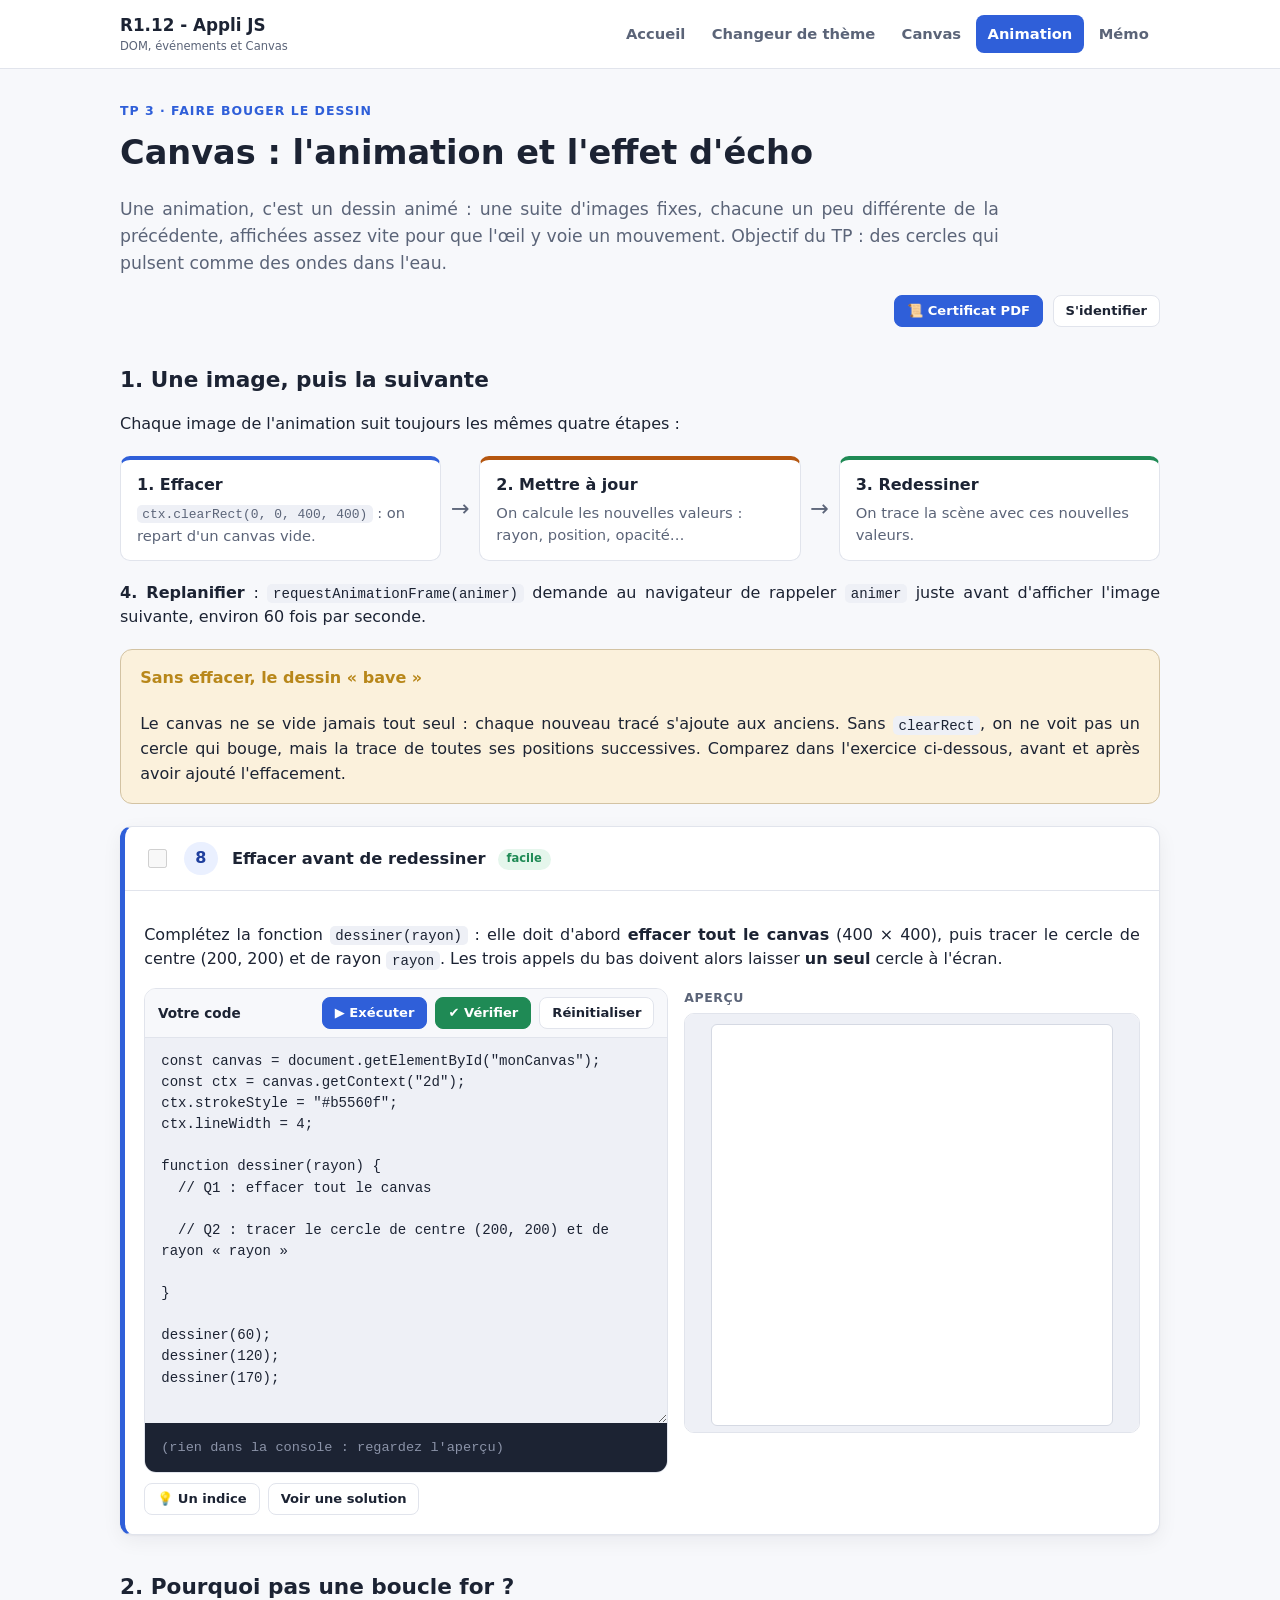
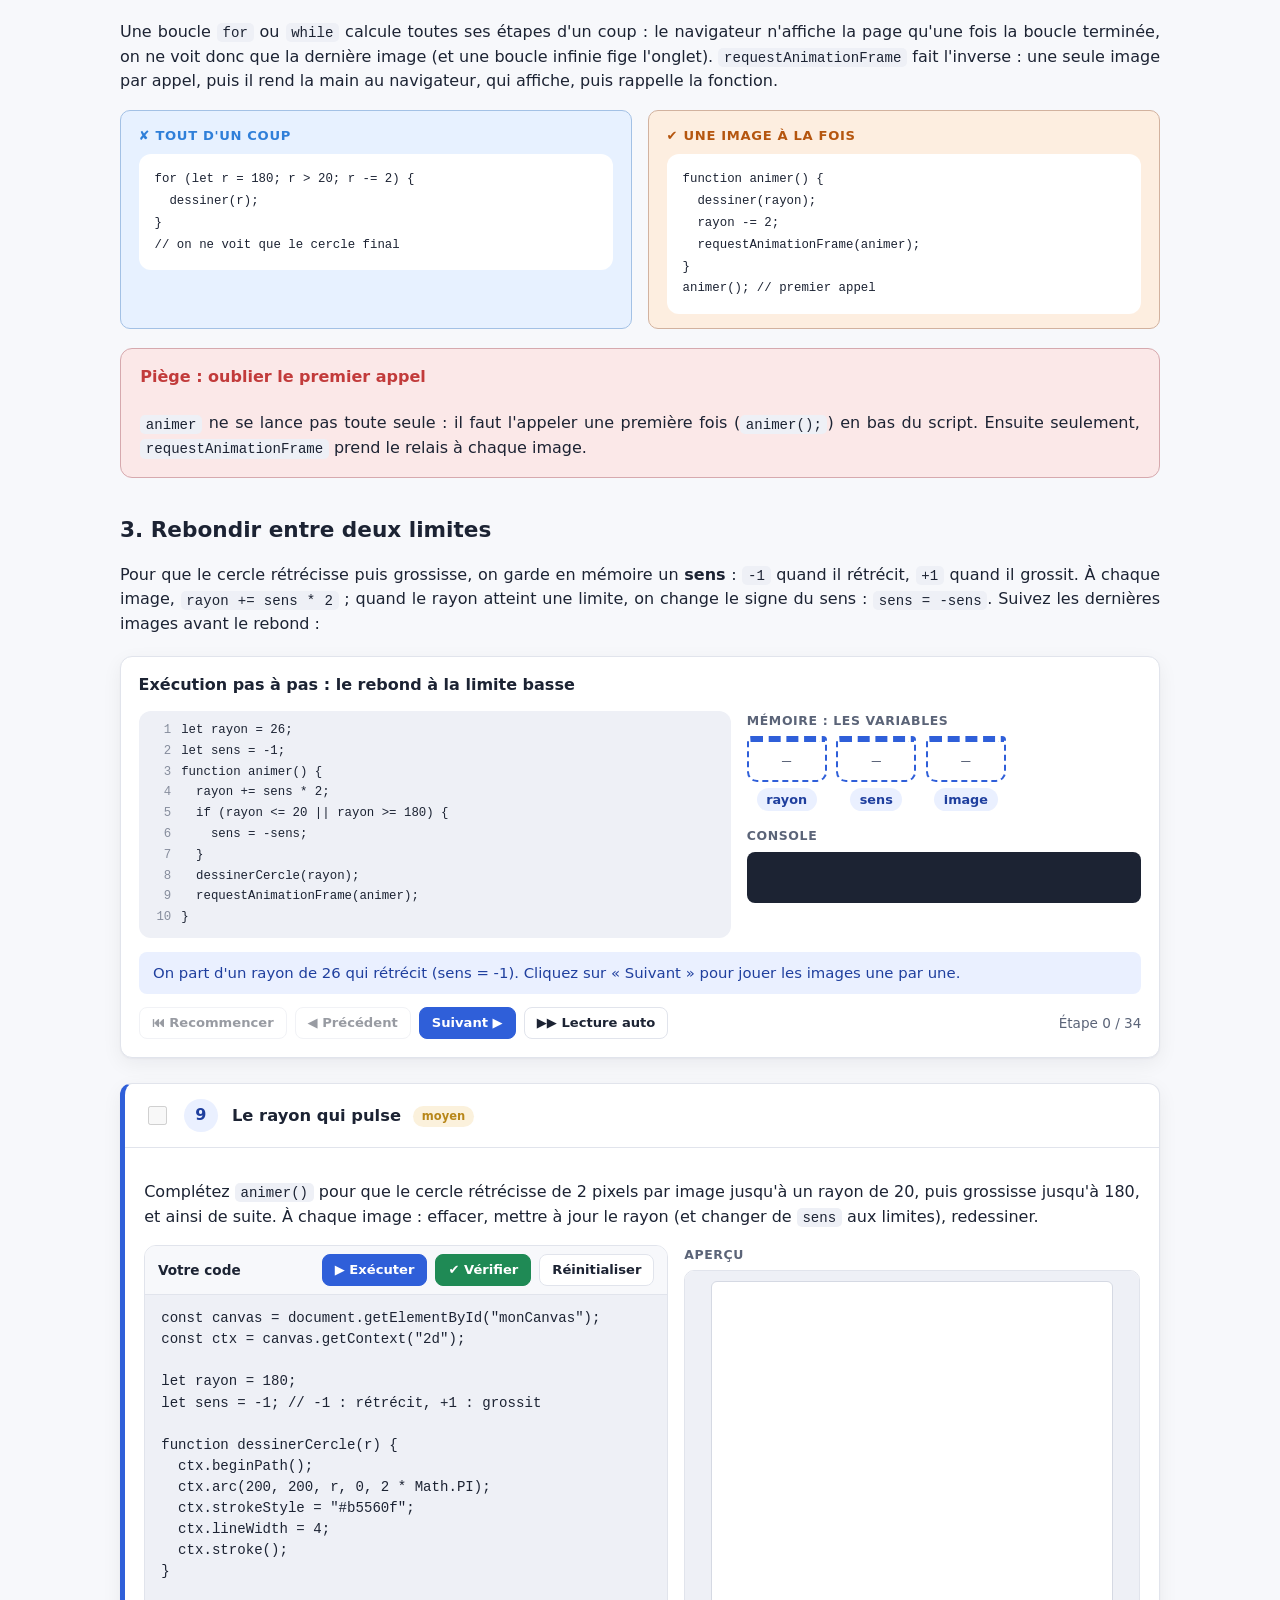
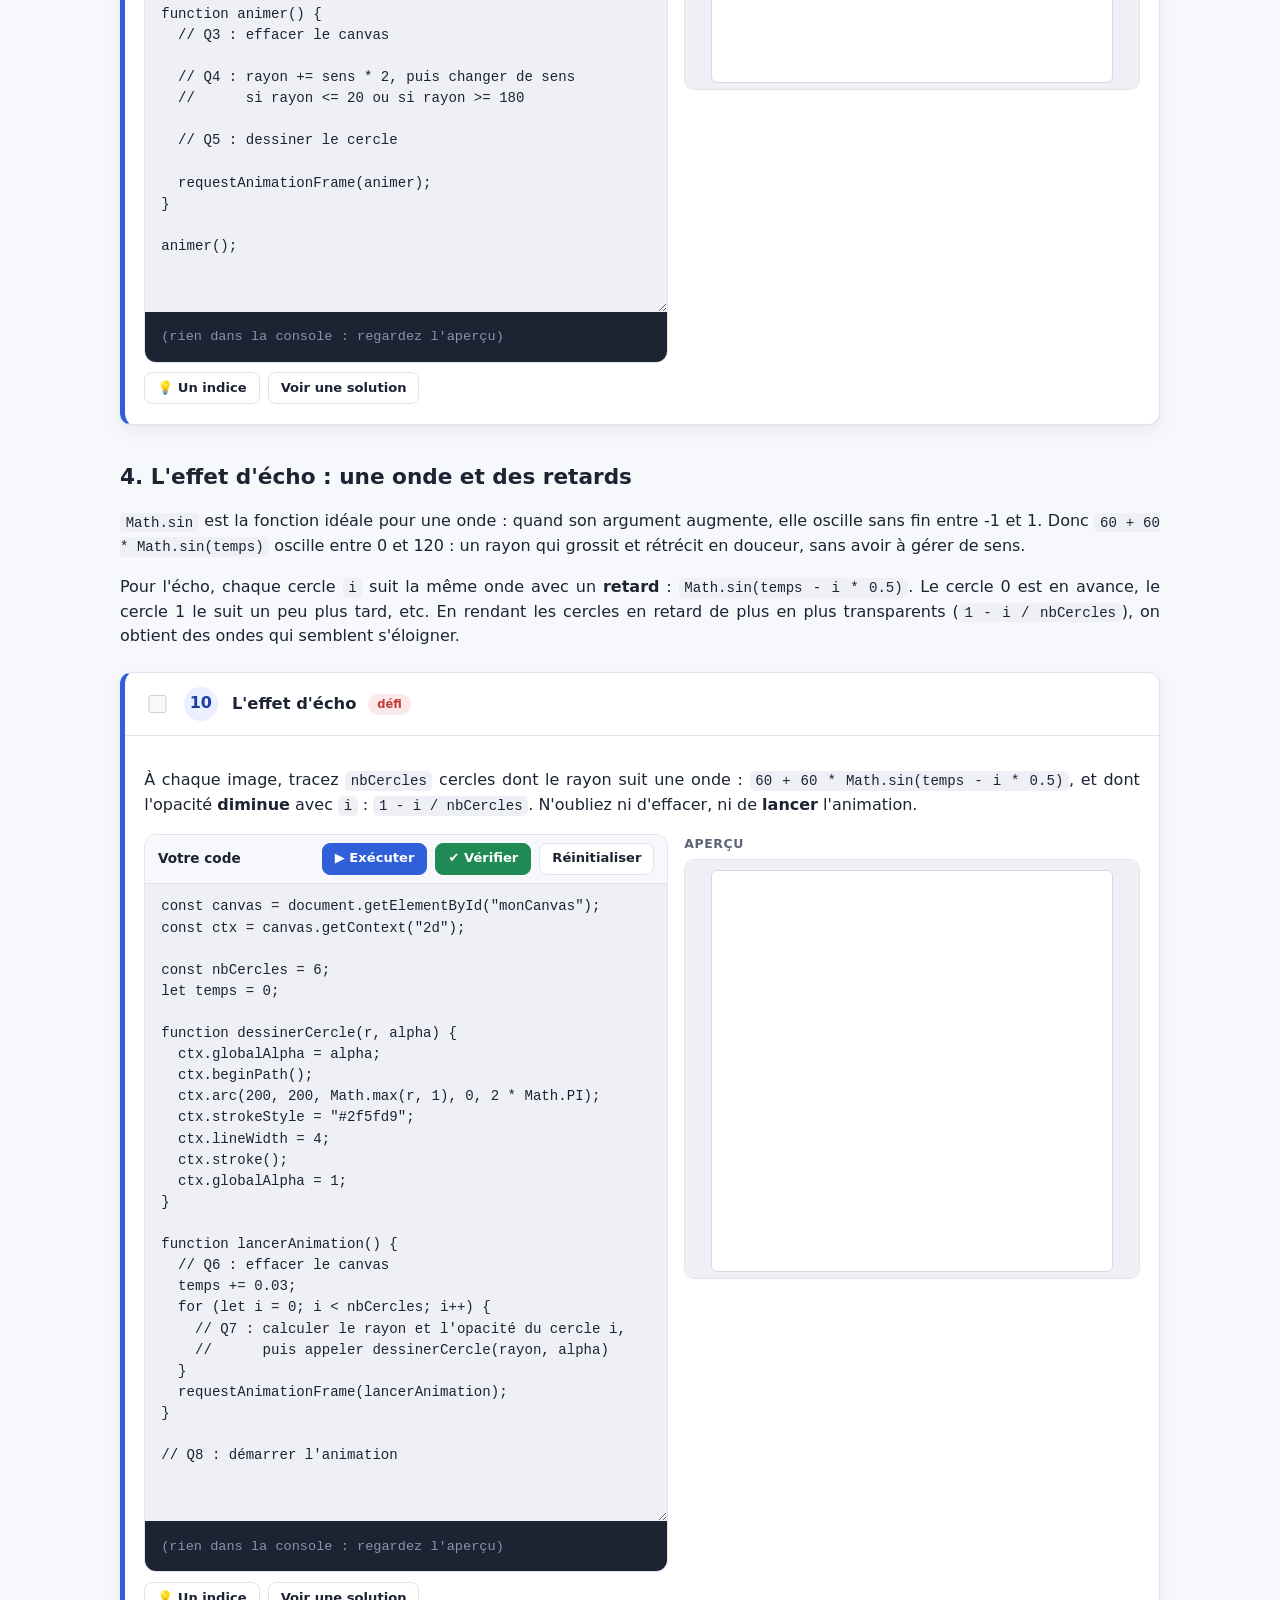
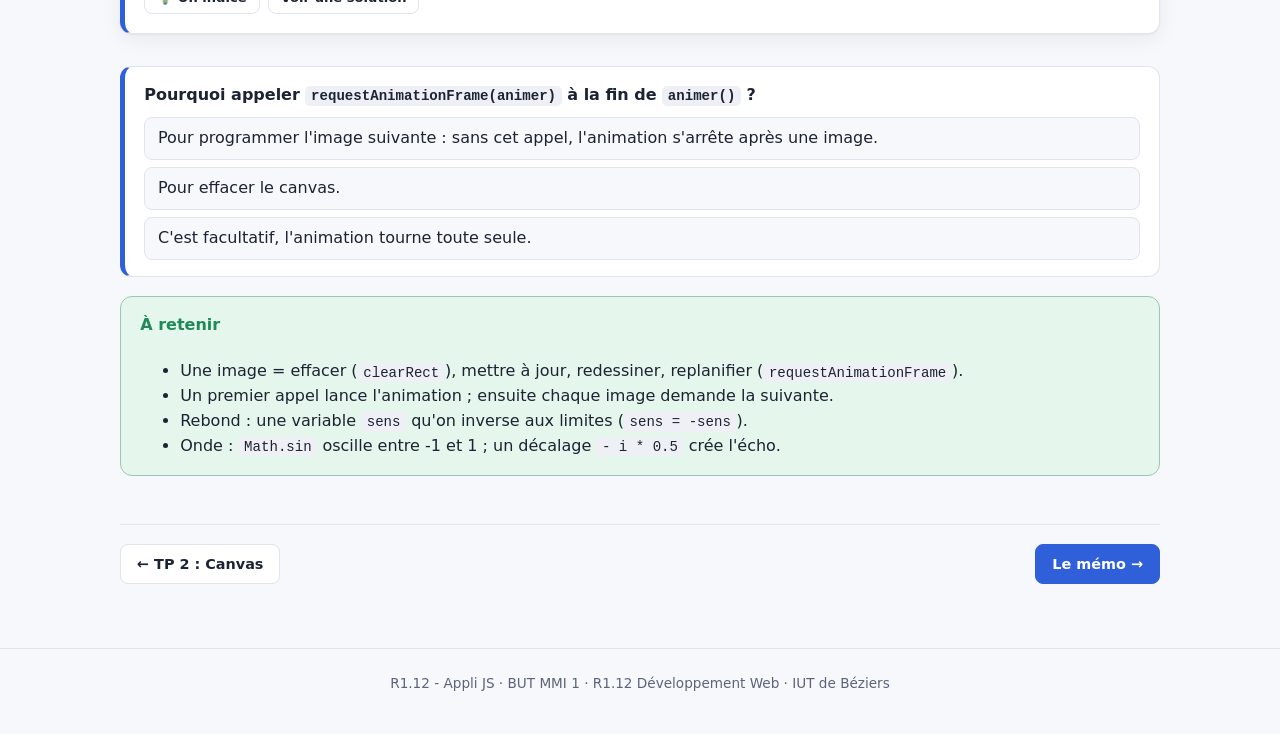
==== animation.html @ edf784a7 "Refonte dans l'esprit de bases_de_js : cours, ateliers vérifiés et certificat PDF Les exercices d'or" ====
<!doctype html>
<html lang="fr">
  <head>
    <meta charset="UTF-8" />
    <meta name="viewport" content="width=device-width, initial-scale=1.0" />
    <title>TP 3 · Canvas, animation - R1.12 Appli JS</title>
    <link rel="icon" href="data:image/svg+xml,%3Csvg xmlns=%27http://www.w3.org/2000/svg%27 viewBox=%270 0 100 100%27%3E%3Crect x=%276%27 y=%276%27 width=%2788%27 height=%2788%27 rx=%2714%27 fill=%27%232f5fd9%27/%3E%3Ccircle cx=%2750%27 cy=%2750%27 r=%2730%27 fill=%27none%27 stroke=%27%23fff%27 stroke-width=%278%27/%3E%3Ccircle cx=%2750%27 cy=%2750%27 r=%2712%27 fill=%27%23b5560f%27/%3E%3C/svg%3E" />
    <link rel="stylesheet" href="css/style.css" />
  </head>
  <body data-page="animation">
    <a class="skip-link" href="#contenu">Aller au contenu</a>

    <header class="site-header">
      <nav class="nav-wrap">
        <a class="brand" href="index.html"
          >R1.12 - Appli JS
          <small>DOM, événements et Canvas</small>
        </a>
        <div class="site-nav">
          <a href="index.html" data-nav="index">Accueil</a>
          <a href="theme.html" data-nav="theme">Changeur de thème</a>
          <a href="canvas.html" data-nav="canvas">Canvas</a>
          <a href="animation.html" data-nav="animation">Animation</a>
          <a href="memo.html" data-nav="memo">Mémo</a>
        </div>
      </nav>
    </header>

    <main id="contenu" data-tp="animation">
      <p class="eyebrow">TP 3 · Faire bouger le dessin</p>
      <h1>Canvas : l'animation et l'effet d'écho</h1>
      <p class="lede">
        Une animation, c'est un dessin animé : une suite d'images fixes,
        chacune un peu différente de la précédente, affichées assez vite pour
        que l'œil y voie un mouvement. Objectif du TP : des cercles qui
        pulsent comme des ondes dans l'eau.
      </p>

      <div class="session-barre">
        <span id="etudiant-nom" class="session-nom"></span>
        <span class="progress-text" id="progress-tp"></span>
        <button type="button" class="btn petit" id="ouvrir-certificat">📜 Certificat PDF</button>
        <button type="button" class="btn secondary petit" id="changer-etudiant">S'identifier</button>
      </div>

      <h2>1. Une image, puis la suivante</h2>
      <p>Chaque image de l'animation suit toujours les mêmes quatre étapes :</p>
      <div class="flux">
        <div class="flux-etape">
          <strong>1. Effacer</strong>
          <p><code>ctx.clearRect(0, 0, 400, 400)</code> : on repart d'un canvas vide.</p>
        </div>
        <div class="flux-fleche" aria-hidden="true">→</div>
        <div class="flux-etape">
          <strong>2. Mettre à jour</strong>
          <p>On calcule les nouvelles valeurs : rayon, position, opacité…</p>
        </div>
        <div class="flux-fleche" aria-hidden="true">→</div>
        <div class="flux-etape">
          <strong>3. Redessiner</strong>
          <p>On trace la scène avec ces nouvelles valeurs.</p>
        </div>
      </div>
      <p>
        <strong>4. Replanifier</strong> : <code>requestAnimationFrame(animer)</code>
        demande au navigateur de rappeler <code>animer</code> juste avant
        d'afficher l'image suivante, environ 60 fois par seconde.
      </p>
      <div class="callout warn">
        <h4>Sans effacer, le dessin « bave »</h4>
        <p>
          Le canvas ne se vide jamais tout seul : chaque nouveau tracé
          s'ajoute aux anciens. Sans <code>clearRect</code>, on ne voit pas un
          cercle qui bouge, mais la trace de toutes ses positions
          successives. Comparez dans l'exercice ci-dessous, avant et après
          avoir ajouté l'effacement.
        </p>
      </div>
      <div data-exo="8"></div>

      <h2>2. Pourquoi pas une boucle for ?</h2>
      <p>
        Une boucle <code>for</code> ou <code>while</code> calcule toutes ses
        étapes d'un coup : le navigateur n'affiche la page qu'une fois la
        boucle terminée, on ne voit donc que la dernière image (et une boucle
        infinie fige l'onglet). <code>requestAnimationFrame</code> fait
        l'inverse : une seule image par appel, puis il rend la main au
        navigateur, qui affiche, puis rappelle la fonction.
      </p>
      <div class="duo">
        <div class="duo-a">
          <h4>✘ Tout d'un coup</h4>
          <pre><code>for (let r = 180; r &gt; 20; r -= 2) {
  dessiner(r);
}
// on ne voit que le cercle final</code></pre>
        </div>
        <div class="duo-b">
          <h4>✔ Une image à la fois</h4>
          <pre><code>function animer() {
  dessiner(rayon);
  rayon -= 2;
  requestAnimationFrame(animer);
}
animer(); // premier appel</code></pre>
        </div>
      </div>
      <div class="callout danger">
        <h4>Piège : oublier le premier appel</h4>
        <p>
          <code>animer</code> ne se lance pas toute seule : il faut l'appeler
          une première fois (<code>animer();</code>) en bas du script. Ensuite
          seulement, <code>requestAnimationFrame</code> prend le relais à
          chaque image.
        </p>
      </div>

      <h2>3. Rebondir entre deux limites</h2>
      <p>
        Pour que le cercle rétrécisse puis grossisse, on garde en mémoire un
        <strong>sens</strong> : <code>-1</code> quand il rétrécit,
        <code>+1</code> quand il grossit. À chaque image,
        <code>rayon += sens * 2</code> ; quand le rayon atteint une limite, on
        change le signe du sens : <code>sens = -sens</code>. Suivez les
        dernières images avant le rebond :
      </p>
      <div id="trace-rebond"></div>
      <div data-exo="9"></div>

      <h2>4. L'effet d'écho : une onde et des retards</h2>
      <p>
        <code>Math.sin</code> est la fonction idéale pour une onde : quand son
        argument augmente, elle oscille sans fin entre -1 et 1. Donc
        <code>60 + 60 * Math.sin(temps)</code> oscille entre 0 et 120 : un
        rayon qui grossit et rétrécit en douceur, sans avoir à gérer de sens.
      </p>
      <p>
        Pour l'écho, chaque cercle <code>i</code> suit la même onde avec un
        <strong>retard</strong> : <code>Math.sin(temps - i * 0.5)</code>. Le
        cercle 0 est en avance, le cercle 1 le suit un peu plus tard, etc. En
        rendant les cercles en retard de plus en plus transparents
        (<code>1 - i / nbCercles</code>), on obtient des ondes qui semblent
        s'éloigner.
      </p>
      <div data-exo="10"></div>

      <div class="quiz">
        <p class="quiz-question">
          Pourquoi appeler <code>requestAnimationFrame(animer)</code> à la fin
          de <code>animer()</code> ?
        </p>
        <div class="quiz-choix">
          <button type="button" data-bon>Pour programmer l'image suivante : sans cet appel, l'animation s'arrête après une image.</button>
          <button type="button">Pour effacer le canvas.</button>
          <button type="button">C'est facultatif, l'animation tourne toute seule.</button>
        </div>
        <p class="quiz-explication" hidden>
          <code>requestAnimationFrame</code> ne demande qu'<strong>une</strong>
          image. C'est parce que chaque image redemande la suivante que
          l'animation continue, au rythme de l'écran.
        </p>
      </div>

      <div class="callout ok">
        <h4>À retenir</h4>
        <ul>
          <li>Une image = effacer (<code>clearRect</code>), mettre à jour, redessiner, replanifier (<code>requestAnimationFrame</code>).</li>
          <li>Un premier appel lance l'animation ; ensuite chaque image demande la suivante.</li>
          <li>Rebond : une variable <code>sens</code> qu'on inverse aux limites (<code>sens = -sens</code>).</li>
          <li>Onde : <code>Math.sin</code> oscille entre -1 et 1 ; un décalage <code>- i * 0.5</code> crée l'écho.</li>
        </ul>
      </div>

      <nav class="suite" aria-label="Navigation entre TP">
        <a class="btn secondary" href="canvas.html">← TP 2 : Canvas</a>
        <a class="btn" href="memo.html">Le mémo →</a>
      </nav>
    </main>

    <footer class="site-footer">
      R1.12 - Appli JS · BUT MMI 1 · R1.12 Développement Web · IUT de Béziers
    </footer>

    <script src="js/main.js"></script>
    <script src="js/trace.js"></script>
    <script src="js/vendor/jspdf.umd.min.js"></script>
    <script src="js/certificat-logos.js"></script>
    <script src="js/certificat.js"></script>
    <script src="js/parcours.js"></script>
    <script src="js/atelier.js"></script>
    <script src="js/exercices-data.js"></script>
    <script src="js/exercices.js"></script>
    <script src="js/pages/animation.js"></script>
  </body>
</html>
---- css/style.css ----
/* ============================================================
   R1.12 - Appli JS (BUT MMI 1)
   Même charte que bases_de_js (algorithmique) et le TP R3.14 Travail
   collaboratif, plus les ateliers DOM / Canvas en fin de fichier.
   ============================================================ */

:root {
  --bg: #f7f8fb;
  --bg-alt: #ffffff;
  --text: #1c2333;
  --text-muted: #5b6478;
  --border: #e1e4ec;
  --primary: #2f5fd9;
  --primary-dark: #1f3f9e;
  --primary-bg: #eaf0ff;
  --accent-a: #2f7fd9;
  --accent-a-bg: #e7f1ff;
  --accent-b: #b5560f;
  --accent-b-bg: #fdeee0;
  --ok: #1f8a55;
  --ok-bg: #e5f6ec;
  --warn: #b8871a;
  --warn-bg: #fbf1dc;
  --danger: #c23b3b;
  --danger-bg: #fbe8e8;
  --code-bg: #eef0f6;
  --shadow: 0 1px 2px rgba(20, 25, 40, 0.04), 0 6px 20px rgba(20, 25, 40, 0.06);
  --radius: 12px;
  font-size: 16px;
}

@media (prefers-color-scheme: dark) {
  :root {
    --bg: #12141c;
    --bg-alt: #1a1d29;
    --text: #e7e9f2;
    --text-muted: #a2a8bd;
    --border: #2a2e3d;
    --primary: #6f93ef;
    --primary-dark: #a9c0f7;
    --primary-bg: #1c2740;
    --accent-a: #6fa8ef;
    --accent-a-bg: #17263d;
    --accent-b: #e0955a;
    --accent-b-bg: #3a2716;
    --ok: #55c98a;
    --ok-bg: #113524;
    --warn: #e3b955;
    --warn-bg: #3a2f10;
    --danger: #e37272;
    --danger-bg: #3a1a1a;
    --code-bg: #20232f;
    --shadow: 0 1px 2px rgba(0, 0, 0, 0.3), 0 6px 20px rgba(0, 0, 0, 0.35);
  }
}

* {
  box-sizing: border-box;
}

html,
body {
  margin: 0;
  padding: 0;
  background: var(--bg);
  color: var(--text);
  font-family:
    "Segoe UI",
    system-ui,
    -apple-system,
    Roboto,
    Helvetica,
    Arial,
    sans-serif;
  line-height: 1.55;
}

a {
  color: var(--primary);
}
a:hover {
  color: var(--primary-dark);
}

img,
svg {
  max-width: 100%;
}

.skip-link {
  position: absolute;
  left: -999px;
  top: 0;
  background: var(--primary);
  color: #fff;
  padding: 0.5em 1em;
  z-index: 100;
}
.skip-link:focus {
  left: 0.5em;
  top: 0.5em;
}

/* ---------- Layout ---------- */

.site-header {
  position: sticky;
  top: 0;
  z-index: 20;
  background: var(--bg-alt);
  border-bottom: 1px solid var(--border);
}

.nav-wrap {
  max-width: 1080px;
  margin: 0 auto;
  padding: 0.75rem 1.25rem;
  display: flex;
  align-items: center;
  gap: 1.5rem;
  flex-wrap: wrap;
}

.brand {
  font-weight: 700;
  font-size: 1.05rem;
  color: var(--text);
  text-decoration: none;
  white-space: nowrap;
}
.brand small {
  display: block;
  font-weight: 400;
  font-size: 0.72rem;
  color: var(--text-muted);
}

.site-nav {
  display: flex;
  flex-wrap: wrap;
  gap: 0.25rem;
  margin-left: auto;
}

.site-nav a {
  text-decoration: none;
  color: var(--text-muted);
  padding: 0.45rem 0.7rem;
  border-radius: 8px;
  font-size: 0.92rem;
  font-weight: 600;
}
.site-nav a:hover {
  background: var(--primary-bg);
  color: var(--primary-dark);
}
.site-nav a.active {
  background: var(--primary);
  color: #fff;
}

main {
  max-width: 1080px;
  margin: 0 auto;
  padding: 2rem 1.25rem 4rem;
}

.site-footer {
  border-top: 1px solid var(--border);
  color: var(--text-muted);
  font-size: 0.85rem;
  text-align: center;
  padding: 1.5rem 1rem 2.5rem;
}

/* ---------- Typography blocks ---------- */

.eyebrow {
  text-transform: uppercase;
  letter-spacing: 0.08em;
  font-size: 0.78rem;
  font-weight: 700;
  color: var(--primary);
  margin: 0 0 0.4rem;
}

h1 {
  font-size: clamp(1.6rem, 3vw, 2.1rem);
  margin: 0 0 0.5rem;
}
h2 {
  font-size: 1.35rem;
  margin: 2.2rem 0 0.8rem;
}
h3 {
  font-size: 1.08rem;
  margin: 1.4rem 0 0.5rem;
}

.lede {
  font-size: 1.08rem;
  color: var(--text-muted);
  max-width: 80ch;
}

/* Texte courant justifie. Les paragraphes n'ayant pas tous la meme longueur
   de ligne, le bord droit en dents de scie donnait l'impression d'un texte
   coupe au hasard. La cesure automatique (<html lang="fr">) evite les
   espaces beantes que la justification produit sinon en francais. */
main p,
main .exo-body li {
  text-align: justify;
  hyphens: auto;
}

/* Sous cette largeur, les lignes sont trop courtes : justifier y creuserait
   des rivieres blanches au milieu du texte. */
@media (max-width: 700px) {
  main p,
  main .exo-body li {
    text-align: left;
    hyphens: manual;
  }
}

.pill {
  display: inline-block;
  padding: 0.2rem 0.65rem;
  border-radius: 999px;
  font-size: 0.78rem;
  font-weight: 700;
  background: var(--primary-bg);
  color: var(--primary-dark);
}

code,
pre,
kbd {
  font-family: ui-monospace, SFMono-Regular, Menlo, Consolas, monospace;
  font-size: 0.88em;
}
code {
  background: var(--code-bg);
  padding: 0.12em 0.4em;
  border-radius: 5px;
}
pre {
  background: var(--code-bg);
  padding: 0.9rem 1rem;
  border-radius: var(--radius);
  overflow-x: auto;
}
pre code {
  background: none;
  padding: 0;
}
kbd {
  background: var(--bg-alt);
  border: 1px solid var(--border);
  border-bottom-width: 2px;
  border-radius: 5px;
  padding: 0.05em 0.45em;
}

/* ---------- Cards / grid ---------- */

.card {
  background: var(--bg-alt);
  border: 1px solid var(--border);
  border-radius: var(--radius);
  box-shadow: var(--shadow);
  padding: 1.25rem 1.4rem;
}

.grid {
  display: grid;
  gap: 1rem;
}
.grid.cols-2 {
  grid-template-columns: repeat(auto-fit, minmax(260px, 1fr));
}
.grid.cols-3 {
  grid-template-columns: repeat(auto-fit, minmax(200px, 1fr));
}

.timeline {
  list-style: none;
  margin: 0;
  padding: 0;
  display: grid;
  gap: 0.6rem;
}
.timeline li {
  padding: 0.65rem 0.9rem;
  background: var(--bg-alt);
  border: 1px solid var(--border);
  border-radius: 10px;
}

/* ---------- Deux colonnes : pseudo-code / JavaScript ----------
   Reprend les colonnes « rôle A / rôle B » du TP R3.14 : bleu pour le
   pseudo-code (on réfléchit), orange pour le JavaScript (on code). */

.duo {
  display: grid;
  gap: 1rem;
  grid-template-columns: repeat(auto-fit, minmax(260px, 1fr));
  margin: 1rem 0 1.2rem;
}
.duo > div {
  border-radius: 10px;
  padding: 0.9rem 1.1rem;
  border: 1px solid var(--border);
  min-width: 0;
}
.duo h4 {
  margin: 0 0 0.5rem;
  font-size: 0.82rem;
  text-transform: uppercase;
  letter-spacing: 0.05em;
}
.duo pre {
  margin: 0;
  background: var(--bg-alt);
}
.duo-a {
  background: var(--accent-a-bg);
  border-color: color-mix(in srgb, var(--accent-a) 35%, var(--border)) !important;
}
.duo-a h4 {
  color: var(--accent-a);
}
.duo-b {
  background: var(--accent-b-bg);
  border-color: color-mix(in srgb, var(--accent-b) 35%, var(--border)) !important;
}
.duo-b h4 {
  color: var(--accent-b);
}

/* ---------- Encadrés ---------- */

.callout {
  border-radius: var(--radius);
  padding: 1rem 1.2rem;
  border: 1px solid var(--border);
  background: var(--bg-alt);
  margin: 1.2rem 0;
}
.callout.warn {
  background: var(--warn-bg);
  border-color: color-mix(in srgb, var(--warn) 35%, var(--border));
}
.callout.ok {
  background: var(--ok-bg);
  border-color: color-mix(in srgb, var(--ok) 35%, var(--border));
}
.callout.danger {
  background: var(--danger-bg);
  border-color: color-mix(in srgb, var(--danger) 35%, var(--border));
}
.callout.info {
  background: var(--primary-bg);
  border-color: color-mix(in srgb, var(--primary) 35%, var(--border));
}
.callout h3,
.callout h4 {
  margin-top: 0;
}
.callout > :last-child {
  margin-bottom: 0;
}
.callout.warn h4 {
  color: var(--warn);
}
.callout.ok h4 {
  color: var(--ok);
}
.callout.danger h4 {
  color: var(--danger);
}
.callout.info h4 {
  color: var(--primary-dark);
}

.info-block {
  margin-top: 1rem;
}
.info-block h4 {
  margin: 0 0 0.4rem;
  font-size: 0.88rem;
  text-transform: uppercase;
  letter-spacing: 0.04em;
  color: var(--text-muted);
}
.info-block ul {
  margin: 0;
  padding-left: 1.2rem;
}
.info-block li {
  margin-bottom: 0.35rem;
}

/* ---------- Tableaux ---------- */

table {
  width: 100%;
  border-collapse: collapse;
  margin: 1rem 0;
}
th,
td {
  text-align: left;
  padding: 0.55rem 0.7rem;
  border-bottom: 1px solid var(--border);
  vertical-align: top;
}
th {
  color: var(--text-muted);
  font-size: 0.82rem;
  text-transform: uppercase;
  letter-spacing: 0.03em;
}
.table-scroll {
  overflow-x: auto;
}

/* ---------- Boutons ---------- */

.btn {
  display: inline-block;
  background: var(--primary);
  color: #fff;
  text-decoration: none;
  padding: 0.5rem 1rem;
  border-radius: 8px;
  font: inherit;
  font-weight: 700;
  font-size: 0.9rem;
  border: 1px solid var(--primary);
  cursor: pointer;
}
.btn:hover {
  background: var(--primary-dark);
  border-color: var(--primary-dark);
  color: #fff;
}
.btn:disabled {
  opacity: 0.45;
  cursor: default;
}
.btn.secondary {
  background: var(--bg-alt);
  color: var(--text);
  border-color: var(--border);
}
.btn.secondary:hover:not(:disabled) {
  border-color: var(--primary);
  color: var(--primary-dark);
}
.btn.petit {
  padding: 0.3rem 0.75rem;
  font-size: 0.82rem;
}

/* Page précédente / suivante, en bas de chaque chapitre. */
.suite {
  display: flex;
  justify-content: space-between;
  gap: 1rem;
  flex-wrap: wrap;
  margin-top: 3rem;
  padding-top: 1.2rem;
  border-top: 1px solid var(--border);
}
.suite a:only-child {
  margin-left: auto;
}

/* ---------- Schéma entrée → traitement → sortie ---------- */

.flux {
  display: flex;
  align-items: stretch;
  gap: 0.6rem;
  flex-wrap: wrap;
  margin: 1.2rem 0;
}
.flux-etape {
  flex: 1 1 180px;
  background: var(--bg-alt);
  border: 1px solid var(--border);
  border-top: 4px solid var(--primary);
  border-radius: 10px;
  padding: 0.8rem 1rem;
}
.flux-etape:nth-child(3) {
  border-top-color: var(--accent-b);
}
.flux-etape:nth-child(5) {
  border-top-color: var(--ok);
}
.flux-etape strong {
  display: block;
  margin-bottom: 0.25rem;
}
.flux-etape p {
  margin: 0;
  font-size: 0.92rem;
  color: var(--text-muted);
  text-align: left;
}
.flux-fleche {
  align-self: center;
  font-size: 1.4rem;
  color: var(--text-muted);
}
@media (max-width: 700px) {
  .flux-fleche {
    transform: rotate(90deg);
    margin: 0 auto;
  }
  .flux-etape {
    flex-basis: 100%;
  }
}

/* ---------- Variables dessinées comme des boîtes ---------- */

.boites {
  display: flex;
  flex-wrap: wrap;
  gap: 1rem;
  margin: 1rem 0;
}
.boite {
  min-width: 110px;
  text-align: center;
}
.boite-valeur {
  font-family: ui-monospace, SFMono-Regular, Menlo, Consolas, monospace;
  font-size: 1.05rem;
  font-weight: 700;
  padding: 0.8rem 0.6rem 0.6rem;
  border: 2px solid var(--primary);
  border-top-width: 6px;
  border-radius: 4px 4px 10px 10px;
  background: var(--bg-alt);
}
.boite-nom {
  display: inline-block;
  margin-top: 0.35rem;
  padding: 0.1rem 0.6rem;
  border-radius: 999px;
  font-size: 0.8rem;
  font-weight: 700;
  background: var(--primary-bg);
  color: var(--primary-dark);
}

/* ---------- Exécution pas à pas ---------- */

.trace {
  background: var(--bg-alt);
  border: 1px solid var(--border);
  border-radius: var(--radius);
  box-shadow: var(--shadow);
  padding: 1rem 1.1rem 1.1rem;
  margin: 1.2rem 0 1.6rem;
}
.trace-titre {
  margin: 0 0 0.8rem;
  font-size: 1rem;
}
.trace-parametres {
  display: flex;
  flex-wrap: wrap;
  gap: 0.6rem 1.2rem;
  align-items: center;
  margin-bottom: 0.8rem;
  font-size: 0.9rem;
}
.trace-parametres input,
.trace-parametres select {
  font: inherit;
  width: 6.5rem;
  padding: 0.2rem 0.4rem;
  border: 1px solid var(--border);
  border-radius: 6px;
  background: var(--bg);
  color: var(--text);
}
.trace-grille {
  display: grid;
  grid-template-columns: minmax(0, 3fr) minmax(0, 2fr);
  gap: 1rem;
}
@media (max-width: 760px) {
  .trace-grille {
    grid-template-columns: 1fr;
  }
}
.trace-code {
  margin: 0;
  padding: 0.6rem 0;
  counter-reset: ligne;
  overflow-x: auto;
}
.trace-code span {
  display: block;
  padding: 0.05rem 0.9rem 0.05rem 0.4rem;
  border-left: 4px solid transparent;
  white-space: pre;
  min-height: 1.4em;
}
.trace-code span::before {
  counter-increment: ligne;
  content: counter(ligne);
  display: inline-block;
  width: 1.8em;
  margin-right: 0.8em;
  text-align: right;
  color: var(--text-muted);
  opacity: 0.7;
}
.trace-code span.courante {
  background: var(--warn-bg);
  border-left-color: var(--warn);
  font-weight: 700;
}
.trace-etat h4 {
  margin: 0 0 0.4rem;
  font-size: 0.78rem;
  text-transform: uppercase;
  letter-spacing: 0.05em;
  color: var(--text-muted);
}
.trace-vars {
  display: flex;
  flex-wrap: wrap;
  gap: 0.6rem;
  margin-bottom: 0.9rem;
}
.trace-vars .boite {
  min-width: 80px;
}
.trace-vars .boite-valeur {
  font-size: 0.95rem;
  padding: 0.5rem 0.5rem 0.4rem;
  transition: background-color 0.2s;
}
.trace-vars .boite.vide .boite-valeur {
  color: var(--text-muted);
  border-style: dashed;
  font-weight: 400;
}
.trace-vars .boite.modifiee .boite-valeur {
  background: var(--warn-bg);
  border-color: var(--warn);
}
.trace-tableau {
  display: flex;
  flex-wrap: wrap;
  gap: 0;
  margin-bottom: 0.9rem;
}
.trace-case {
  text-align: center;
  min-width: 2.8rem;
}
.trace-case div {
  font-family: ui-monospace, SFMono-Regular, Menlo, Consolas, monospace;
  font-weight: 700;
  padding: 0.35rem 0.4rem;
  border: 2px solid var(--primary);
  margin-left: -2px;
  background: var(--bg-alt);
}
.trace-case small {
  color: var(--text-muted);
  font-size: 0.75rem;
}
.trace-case.pointee div {
  background: var(--warn-bg);
  border-color: var(--warn);
  position: relative;
  z-index: 1;
}
.trace-case.pointee small {
  color: var(--warn);
  font-weight: 700;
}
.trace-sortie {
  margin: 0;
  min-height: 3.2rem;
  max-height: 11rem;
  overflow-y: auto;
  background: #1c2333;
  color: #e7e9f2;
  font-size: 0.85rem;
  padding: 0.6rem 0.8rem;
  border-radius: 8px;
  white-space: pre-wrap;
}
.trace-note {
  margin: 0.9rem 0 0.8rem;
  padding: 0.6rem 0.9rem;
  border-radius: 8px;
  background: var(--primary-bg);
  color: var(--primary-dark);
  font-size: 0.93rem;
  min-height: 2.6rem;
  text-align: left !important;
}
.trace-commandes {
  display: flex;
  flex-wrap: wrap;
  gap: 0.5rem;
  align-items: center;
}
.trace-compteur {
  margin-left: auto;
  font-size: 0.85rem;
  color: var(--text-muted);
}

/* ---------- Quiz ---------- */

.quiz {
  background: var(--bg-alt);
  border: 1px solid var(--border);
  border-left: 5px solid var(--primary);
  border-radius: var(--radius);
  padding: 1rem 1.2rem;
  margin: 1.2rem 0;
}
.quiz-question {
  font-weight: 700;
  margin: 0 0 0.6rem;
}
.quiz pre {
  margin: 0 0 0.8rem;
}
.quiz-choix {
  display: grid;
  gap: 0.45rem;
}
.quiz-choix button {
  text-align: left;
  font: inherit;
  padding: 0.5rem 0.8rem;
  border: 1px solid var(--border);
  border-radius: 8px;
  background: var(--bg);
  color: var(--text);
  cursor: pointer;
}
.quiz-choix button:hover:not(:disabled) {
  border-color: var(--primary);
}
.quiz-choix button:disabled {
  cursor: default;
}
.quiz-choix button.bon {
  background: var(--ok-bg);
  border-color: var(--ok);
  font-weight: 700;
}
.quiz-choix button.faux {
  background: var(--danger-bg);
  border-color: var(--danger);
  text-decoration: line-through;
}
.quiz-explication {
  margin: 0.8rem 0 0;
  padding: 0.6rem 0.9rem;
  border-radius: 8px;
  background: var(--ok-bg);
}
.quiz-explication[hidden] {
  display: none;
}

/* ---------- Remettre dans l'ordre ---------- */

.ordre {
  background: var(--bg-alt);
  border: 1px solid var(--border);
  border-radius: var(--radius);
  padding: 1rem 1.2rem;
  margin: 1.2rem 0;
}
.ordre-colonnes {
  display: grid;
  grid-template-columns: repeat(auto-fit, minmax(240px, 1fr));
  gap: 1rem;
}
.ordre h4 {
  margin: 0 0 0.5rem;
  font-size: 0.8rem;
  text-transform: uppercase;
  letter-spacing: 0.05em;
  color: var(--text-muted);
}
.ordre-liste {
  list-style: none;
  margin: 0;
  padding: 0;
  display: grid;
  gap: 0.4rem;
  min-height: 2.4rem;
}
.ordre-liste button {
  width: 100%;
  text-align: left;
  font: inherit;
  font-size: 0.93rem;
  padding: 0.45rem 0.7rem;
  border: 1px solid var(--border);
  border-radius: 8px;
  background: var(--bg);
  color: var(--text);
  cursor: pointer;
}
.ordre-liste button:hover {
  border-color: var(--primary);
}
ol.ordre-liste {
  counter-reset: etape;
}
ol.ordre-liste button::before {
  counter-increment: etape;
  content: counter(etape) '. ';
  font-weight: 700;
  color: var(--primary);
}
ol.ordre-liste.valide button {
  border-color: var(--ok);
  background: var(--ok-bg);
}
.ordre-retour {
  margin: 0.8rem 0 0;
  font-weight: 600;
}
.ordre-retour.ok {
  color: var(--ok);
}
.ordre-retour.ko {
  color: var(--danger);
}

/* ---------- Table de vérité interactive ---------- */

.verite {
  display: grid;
  grid-template-columns: repeat(auto-fit, minmax(240px, 1fr));
  gap: 1rem;
  align-items: start;
  margin: 1.2rem 0;
}
.interrupteur {
  display: flex;
  align-items: center;
  justify-content: space-between;
  gap: 0.8rem;
  padding: 0.6rem 0.9rem;
  margin-bottom: 0.5rem;
  border: 1px solid var(--border);
  border-radius: 10px;
  background: var(--bg-alt);
}
.interrupteur button {
  font: inherit;
  font-weight: 700;
  min-width: 5.2rem;
  padding: 0.3rem 0.7rem;
  border-radius: 999px;
  border: 1px solid var(--danger);
  background: var(--danger-bg);
  color: var(--danger);
  cursor: pointer;
}
.interrupteur button[aria-pressed='true'] {
  border-color: var(--ok);
  background: var(--ok-bg);
  color: var(--ok);
}
.verite-resultats div {
  display: flex;
  justify-content: space-between;
  padding: 0.5rem 0.9rem;
  border-bottom: 1px solid var(--border);
  font-family: ui-monospace, SFMono-Regular, Menlo, Consolas, monospace;
}
.verite-resultats .vrai {
  color: var(--ok);
  font-weight: 700;
}
.verite-resultats .faux {
  color: var(--danger);
  font-weight: 700;
}

/* ---------- Bac à sable : éditeur + console ---------- */

.essai {
  border: 1px solid var(--border);
  border-radius: var(--radius);
  background: var(--bg-alt);
  overflow: hidden;
  margin: 1rem 0 1.4rem;
}
.essai-barre {
  display: flex;
  flex-wrap: wrap;
  align-items: center;
  gap: 0.5rem;
  padding: 0.5rem 0.8rem;
  border-bottom: 1px solid var(--border);
  background: var(--bg);
  font-size: 0.85rem;
  color: var(--text-muted);
}
.essai-barre strong {
  margin-right: auto;
  color: var(--text);
}
.essai textarea {
  display: block;
  width: 100%;
  min-height: 9rem;
  resize: vertical;
  border: none;
  padding: 0.8rem 1rem;
  background: var(--code-bg);
  color: var(--text);
  font-family: ui-monospace, SFMono-Regular, Menlo, Consolas, monospace;
  font-size: 0.88rem;
  line-height: 1.5;
  tab-size: 2;
}
.essai textarea:focus {
  outline: 2px solid var(--primary);
  outline-offset: -2px;
}
.essai-sortie {
  margin: 0;
  border-radius: 0;
  min-height: 2.8rem;
  max-height: 14rem;
  overflow-y: auto;
  background: #1c2333;
  color: #e7e9f2;
  font-size: 0.85rem;
  white-space: pre-wrap;
}
.essai-sortie .erreur {
  color: #ff9b9b;
}
.essai-sortie .discret {
  color: #8b93a8;
}
.essai-verdict {
  margin: 0;
  padding: 0.6rem 1rem;
  font-weight: 600;
  font-size: 0.92rem;
  text-align: left !important;
}
.essai-verdict[hidden] {
  display: none;
}
.essai-verdict.ok {
  background: var(--ok-bg);
  color: var(--ok);
}
.essai-verdict.ko {
  background: var(--danger-bg);
  color: var(--danger);
}

/* ---------- Exercices en accordéon (fiches du TP R3.14) ---------- */

.exo-toolbar {
  display: flex;
  flex-wrap: wrap;
  gap: 0.75rem;
  align-items: center;
  margin-bottom: 1.5rem;
  padding: 0.9rem 1.1rem;
  background: var(--bg-alt);
  border: 1px solid var(--border);
  border-radius: var(--radius);
  position: sticky;
  top: 3.6rem;
  z-index: 10;
}
.filtre {
  display: inline-flex;
  flex-wrap: wrap;
  border: 1px solid var(--border);
  border-radius: 999px;
  overflow: hidden;
}
.filtre button {
  border: none;
  background: transparent;
  color: var(--text-muted);
  padding: 0.4rem 0.9rem;
  font: inherit;
  font-weight: 700;
  font-size: 0.85rem;
  cursor: pointer;
}
.filtre button.active {
  background: var(--primary-bg);
  color: var(--primary-dark);
}
.progress-text {
  color: var(--text-muted);
  font-size: 0.88rem;
  margin-left: auto;
}

.exo {
  margin-bottom: 1.1rem;
  border-radius: var(--radius);
}
.exo[hidden] {
  display: none;
}
.exo-head {
  display: flex;
  align-items: center;
  gap: 0.9rem;
  padding: 1rem 1.2rem;
  cursor: pointer;
  background: var(--bg-alt);
  border: 1px solid var(--border);
  border-radius: var(--radius);
}
.exo-head:hover {
  border-color: var(--primary);
}
.exo.open .exo-head {
  border-bottom-left-radius: 0;
  border-bottom-right-radius: 0;
}
.exo-check {
  width: 1.15rem;
  height: 1.15rem;
  accent-color: var(--ok);
  flex: none;
}
.exo-num {
  flex: none;
  width: 2.1rem;
  height: 2.1rem;
  border-radius: 50%;
  background: var(--primary-bg);
  color: var(--primary-dark);
  display: flex;
  align-items: center;
  justify-content: center;
  font-weight: 700;
}
.exo.done .exo-num {
  background: var(--ok-bg);
  color: var(--ok);
}
.exo-head h3 {
  margin: 0;
  font-size: 1.02rem;
  flex: 1;
}
.exo-meta {
  font-size: 0.8rem;
  color: var(--text-muted);
  white-space: nowrap;
}
.exo-caret {
  transition: transform 0.15s ease;
  color: var(--text-muted);
}
.exo.open .exo-caret {
  transform: rotate(90deg);
}
.exo-body {
  display: none;
  border: 1px solid var(--border);
  border-top: none;
  border-bottom-left-radius: var(--radius);
  border-bottom-right-radius: var(--radius);
  padding: 1.2rem 1.3rem;
  background: var(--bg);
}
.exo.open .exo-body {
  display: block;
}
.exo-actions {
  display: flex;
  flex-wrap: wrap;
  gap: 0.5rem;
  margin-top: 0.6rem;
}
.indice,
.solution {
  margin-top: 0.8rem;
  border-radius: 10px;
  padding: 0.8rem 1rem;
}
.indice[hidden],
.solution[hidden] {
  display: none;
}
.indice {
  background: var(--warn-bg);
  border: 1px solid color-mix(in srgb, var(--warn) 35%, var(--border));
}
.solution {
  background: var(--ok-bg);
  border: 1px solid color-mix(in srgb, var(--ok) 35%, var(--border));
}
.solution pre {
  background: var(--bg-alt);
  margin: 0.4rem 0 0;
}

.niveau {
  display: inline-block;
  padding: 0.1rem 0.55rem;
  border-radius: 999px;
  font-size: 0.72rem;
  font-weight: 700;
  margin-left: 0.4rem;
  vertical-align: middle;
}
.niveau-1 {
  background: var(--ok-bg);
  color: var(--ok);
}
.niveau-2 {
  background: var(--warn-bg);
  color: var(--warn);
}
.niveau-3 {
  background: var(--danger-bg);
  color: var(--danger);
}

footer a {
  color: inherit;
}

/* Sur téléphone, le menu passe sur plusieurs lignes : collé en haut, il
   masquerait une bonne partie de l'écran. */
@media (max-width: 700px) {
  .site-header,
  .exo-toolbar {
    position: static;
  }
}

/* ---------- Illustrations ---------- */

/* L'image porte déjà son propre fond : un cadre autour ferait doublon. */
.diagram {
  margin: 1.5rem 0;
}
.diagram img {
  display: block;
  width: 100%;
  max-width: 820px;
  height: auto;
  margin: 0 auto;
  border-radius: var(--radius);
}
/* Schéma en longueur : il occupe toute la largeur pour rester lisible. */
.diagram.large img {
  max-width: 100%;
}
/* Image à fond transparent et texte blanc : elle a besoin d'un fond foncé
   pour rester lisible, en mode clair comme en mode sombre. */
.diagram.fond-sombre img {
  background: #1c2333;
  padding: 0.5rem;
}
/* Image à fond transparent et texte foncé : fond blanc pour qu'elle reste
   lisible en mode sombre. */
.diagram.fond-clair img {
  background: #ffffff;
  padding: 0.5rem;
}
/* Schéma en hauteur : on limite sa largeur pour qu'il ne prenne pas tout
   l'écran. */
.diagram.etroit img {
  max-width: 540px;
}

/* ---------- Session étudiant et certificat (page Exercices) ---------- */

.session-barre {
  display: flex;
  flex-wrap: wrap;
  align-items: center;
  gap: 0.6rem;
  margin: 1.2rem 0;
}
.session-nom {
  font-weight: 700;
  margin-right: auto;
}

.fenetre-modale {
  position: fixed;
  inset: 0;
  z-index: 50;
  display: flex;
  align-items: center;
  justify-content: center;
  padding: 1rem;
  background: rgba(12, 15, 25, 0.6);
}
.fenetre-modale[hidden] {
  display: none;
}
.fenetre {
  width: min(460px, 100%);
  max-height: 90vh;
  overflow-y: auto;
  padding: 1.5rem 1.6rem;
  background: var(--bg-alt);
  border: 1px solid var(--border);
  border-radius: var(--radius);
  box-shadow: var(--shadow);
}
.fenetre h2 {
  margin: 0 0 0.7rem;
  font-size: 1.25rem;
}
.fenetre p {
  text-align: left !important;
}
.fenetre label {
  display: block;
  margin: 0.7rem 0 0.25rem;
  font-weight: 700;
  font-size: 0.9rem;
}
.fenetre input {
  width: 100%;
  font: inherit;
  padding: 0.5rem 0.7rem;
  border: 1px solid var(--border);
  border-radius: 8px;
  background: var(--bg);
  color: var(--text);
}
.fenetre input:focus {
  outline: 2px solid var(--primary);
  outline-offset: 0;
}
.fenetre-erreur {
  min-height: 1.2em;
  margin: 0.6rem 0;
  color: var(--danger);
  font-weight: 600;
  font-size: 0.9rem;
}
.fenetre-boutons {
  display: flex;
  flex-wrap: wrap;
  gap: 0.5rem;
}
.cert-identite {
  font-weight: 700;
  font-size: 1.05rem;
}
.login-sessions-titre {
  margin: 1.2rem 0 0.5rem;
  padding-top: 1rem;
  border-top: 1px solid var(--border);
  font-size: 0.88rem;
  color: var(--text-muted);
}
#login-liste {
  display: grid;
  gap: 0.4rem;
}
.login-session {
  display: flex;
  justify-content: space-between;
  gap: 0.8rem;
  width: 100%;
  padding: 0.5rem 0.8rem;
  font: inherit;
  font-size: 0.9rem;
  text-align: left;
  color: var(--text);
  background: var(--bg);
  border: 1px solid var(--border);
  border-radius: 8px;
  cursor: pointer;
}
.login-session:hover {
  border-color: var(--primary);
}
.login-progression {
  color: var(--text-muted);
  white-space: nowrap;
}
.login-progression.fini {
  color: var(--ok);
  font-weight: 700;
}

/* La case d'un exercice n'est qu'un indicateur : elle se coche quand la
   vérification réussit. */
.exo-check:disabled {
  opacity: 1;
  cursor: default;
}

/* ============================================================
   R1.12 - Appli JS : ateliers DOM et Canvas
   ============================================================ */

.atelier {
  background: var(--bg-alt);
  border: 1px solid var(--border);
  border-left: 5px solid var(--primary);
  border-radius: var(--radius);
  box-shadow: var(--shadow);
  margin: 1.4rem 0 2rem;
}
.atelier.done {
  border-left-color: var(--ok);
}
.atelier-tete {
  display: flex;
  align-items: center;
  gap: 0.9rem;
  padding: 0.9rem 1.2rem;
  border-bottom: 1px solid var(--border);
}
.atelier-tete h3 {
  margin: 0;
  font-size: 1.02rem;
}
.atelier.done .exo-num {
  background: var(--ok-bg);
  color: var(--ok);
}
.atelier-corps {
  padding: 1rem 1.2rem 1.2rem;
}
.atelier-grille {
  display: grid;
  grid-template-columns: minmax(0, 1.15fr) minmax(0, 1fr);
  gap: 1rem;
  align-items: start;
}
@media (max-width: 860px) {
  .atelier-grille {
    grid-template-columns: 1fr;
  }
}
.atelier-grille .essai {
  margin: 0;
}
.atelier-legende {
  margin: 0 0 0.35rem;
  font-size: 0.78rem;
  font-weight: 700;
  text-transform: uppercase;
  letter-spacing: 0.05em;
  color: var(--text-muted);
}
.atelier-iframe {
  display: block;
  width: 100%;
  border: 1px solid var(--border);
  border-radius: 10px;
  background: #fff;
}
/* Les vérifications tournent dans une iframe invisible. */
.atelier-test {
  position: absolute;
  width: 420px;
  height: 0;
  overflow: hidden;
  visibility: hidden;
  pointer-events: none;
}
.atelier .essai-verdict {
  margin-top: 0.8rem;
  border-radius: 10px;
}
.btn-verifier {
  background: var(--ok);
  border-color: var(--ok);
}
.btn-verifier:hover {
  background: color-mix(in srgb, var(--ok) 80%, #000);
  border-color: color-mix(in srgb, var(--ok) 80%, #000);
}

/* Avancement par TP (page d'accueil) */
.progression-tp {
  list-style: none;
  padding: 0;
  display: grid;
  grid-template-columns: repeat(auto-fit, minmax(220px, 1fr));
  gap: 0.5rem;
}
.progression-tp li {
  display: flex;
  justify-content: space-between;
  gap: 0.6rem;
  margin: 0;
  padding: 0.55rem 0.9rem;
  background: var(--bg-alt);
  border: 1px solid var(--border);
  border-radius: 10px;
}
.progression-tp a {
  font-weight: 600;
  text-decoration: none;
}
.progression-tp span {
  color: var(--text-muted);
  white-space: nowrap;
}
.progression-tp span.fini {
  color: var(--ok);
  font-weight: 700;
}

/* Schémas dessinés en SVG dans la page */
.schema {
  margin: 1.2rem auto;
  max-width: 560px;
  text-align: center;
}
.schema svg {
  width: 100%;
  height: auto;
}
.schema figcaption {
  margin-top: 0.4rem;
  font-size: 0.88rem;
  color: var(--text-muted);
}

/* Cartes-liens de la page d'accueil */
a.carte-lien {
  display: block;
  color: var(--text);
  text-decoration: none;
  border-top: 4px solid var(--primary);
  transition: border-color 0.15s, transform 0.15s;
}
a.carte-lien:hover {
  border-color: var(--primary);
  transform: translateY(-2px);
  color: var(--text);
}
a.carte-lien h3 {
  margin-top: 0;
  color: var(--primary-dark);
}
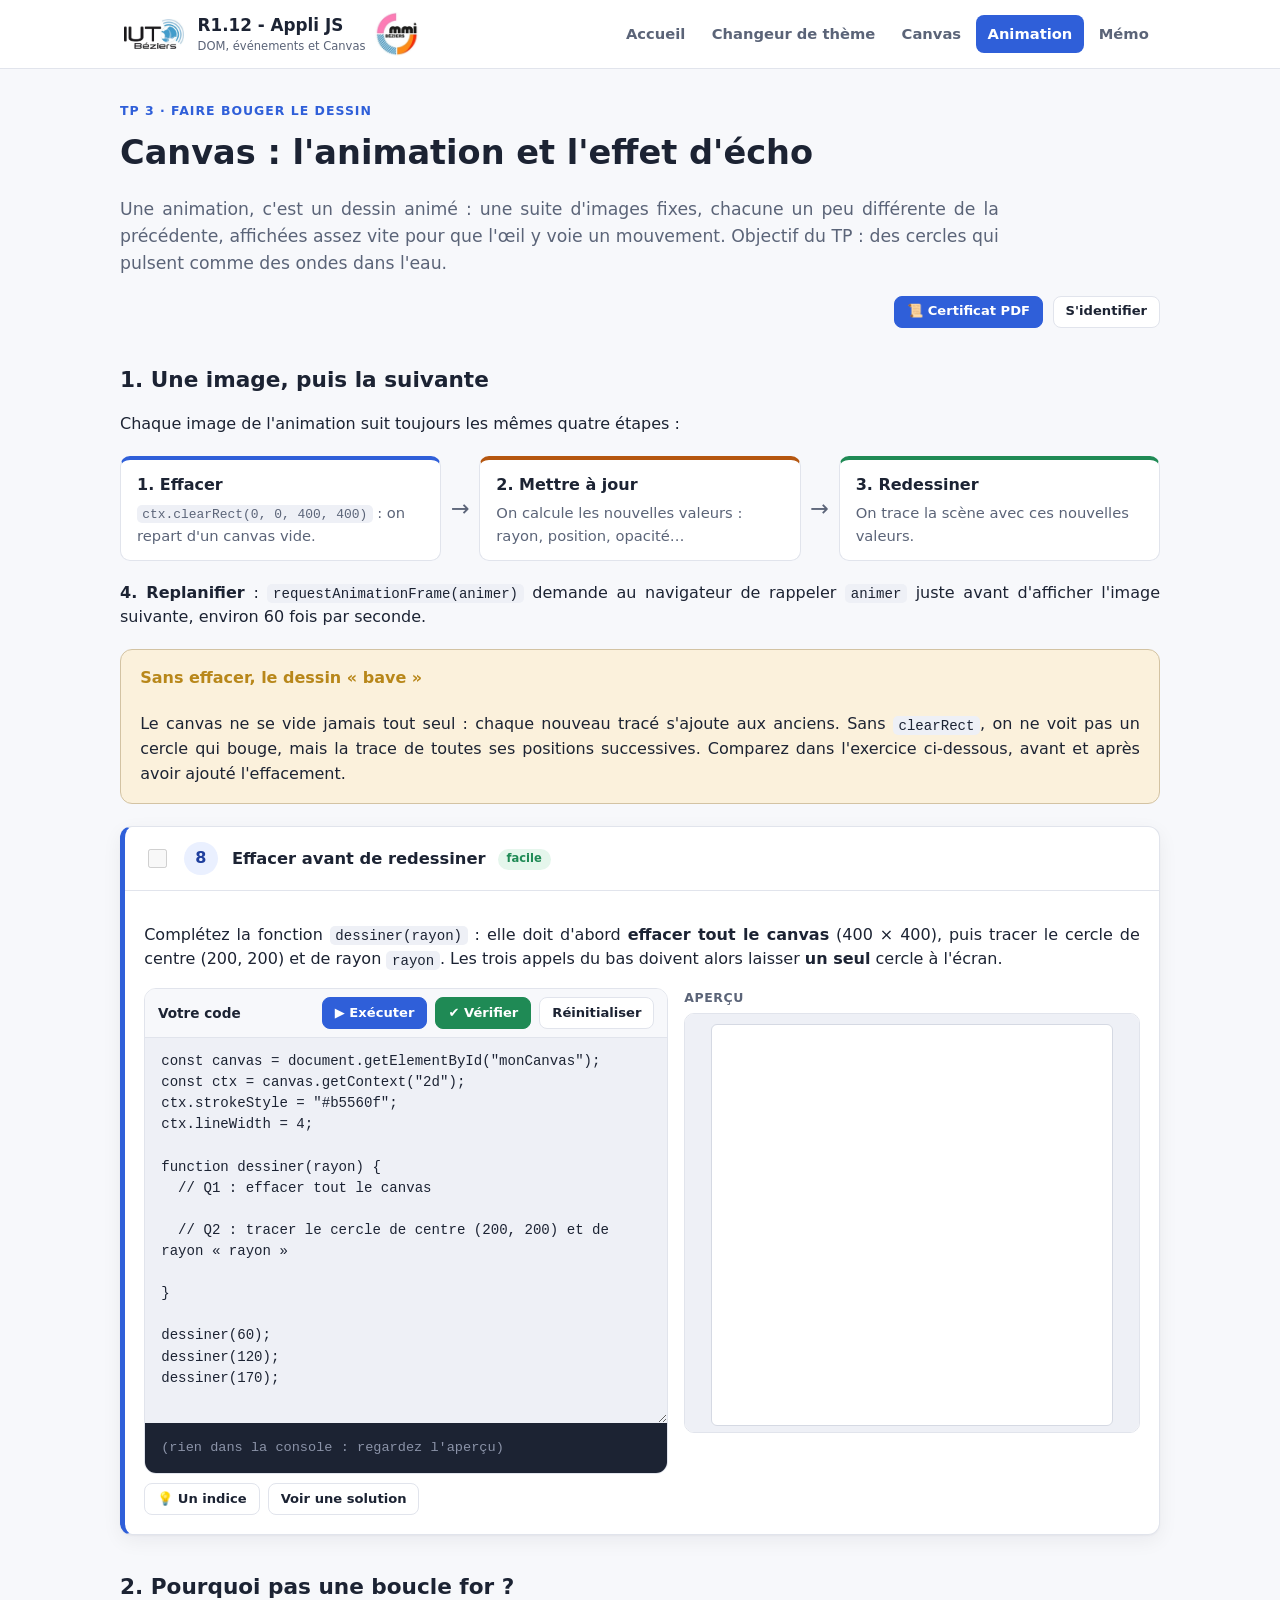
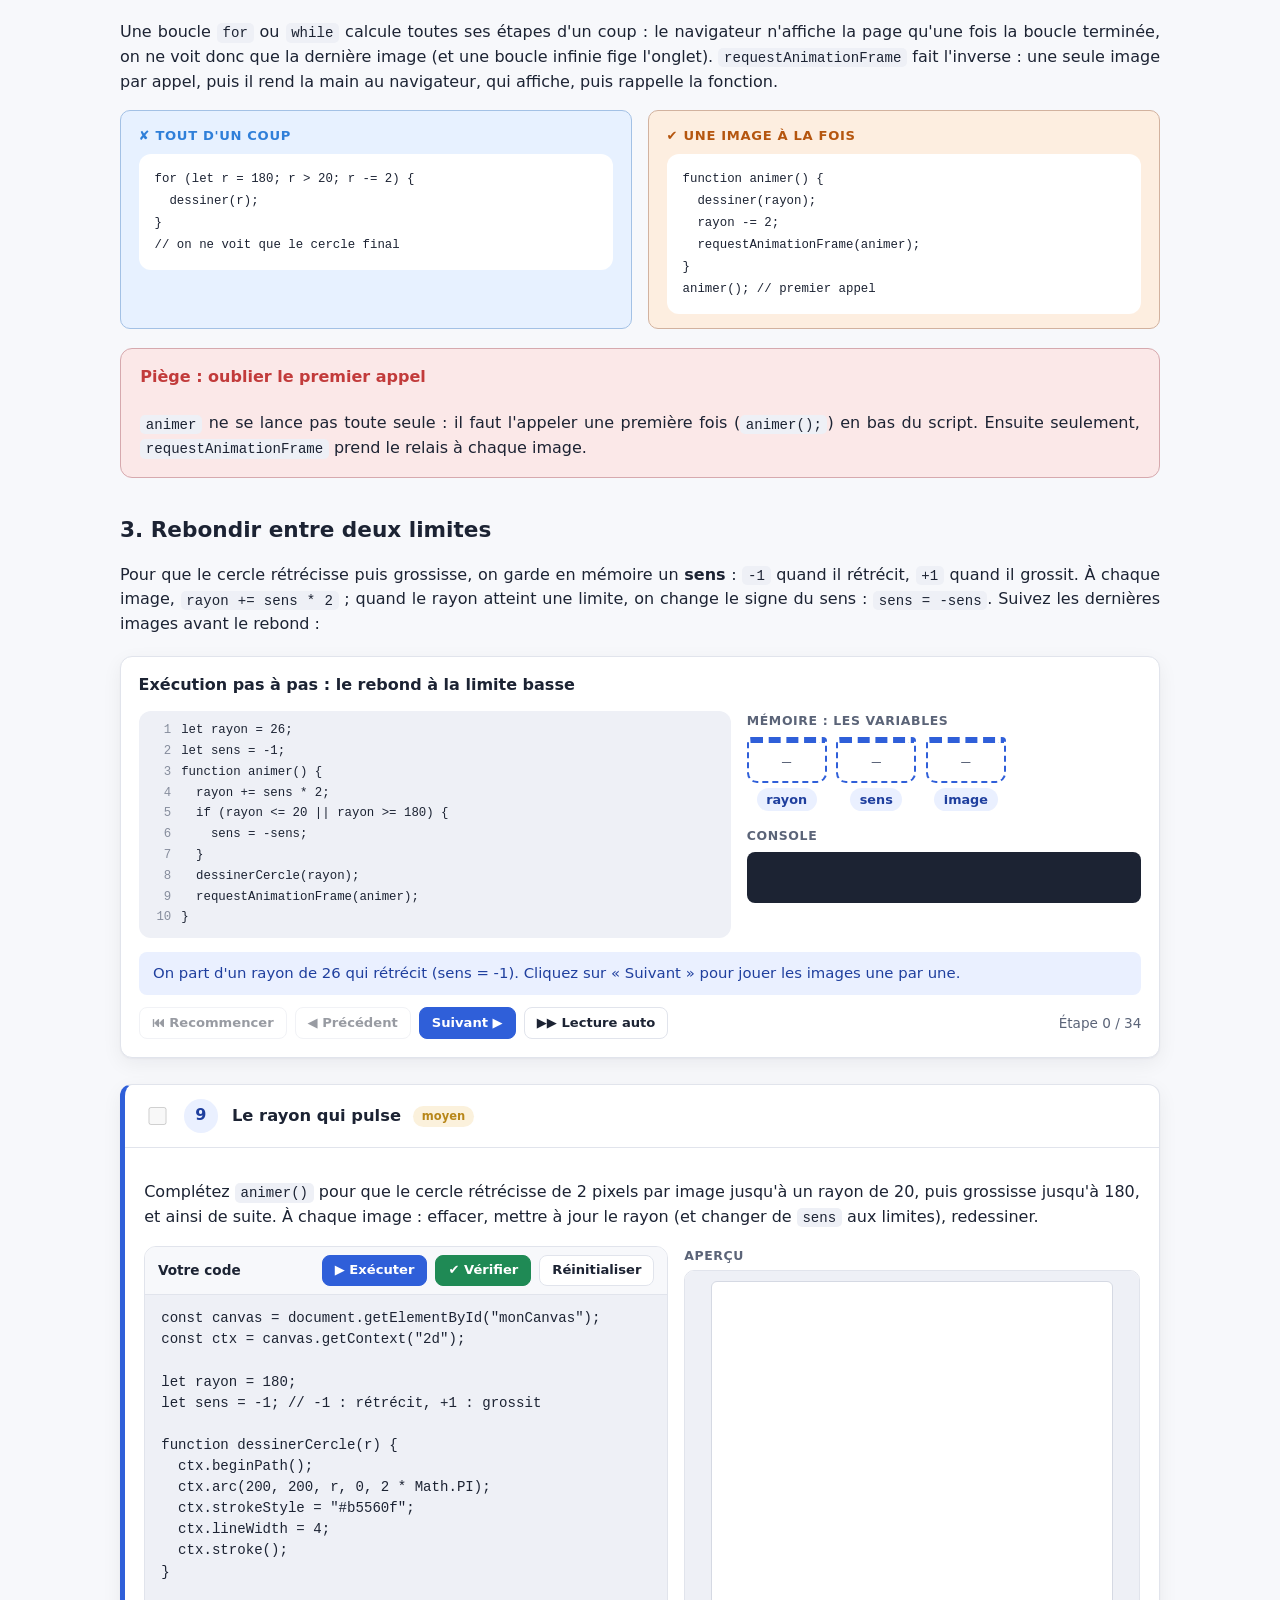
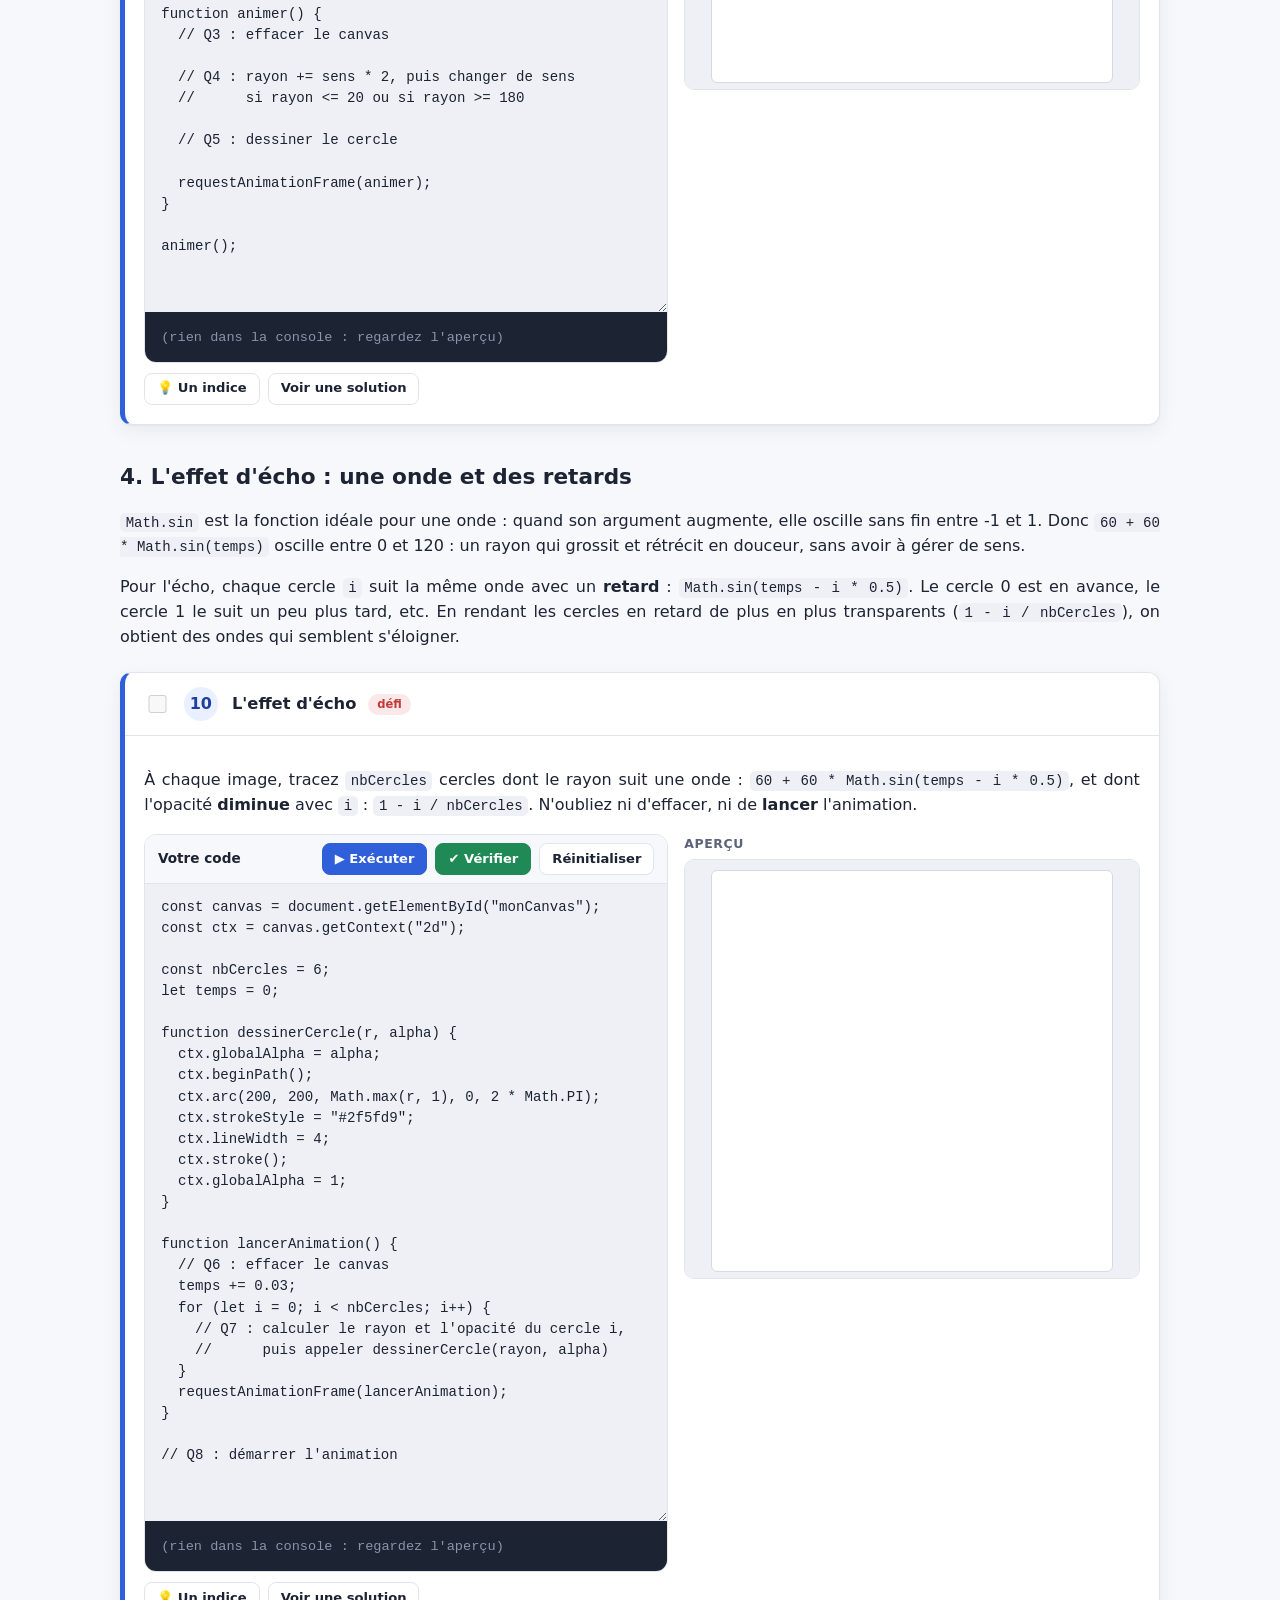
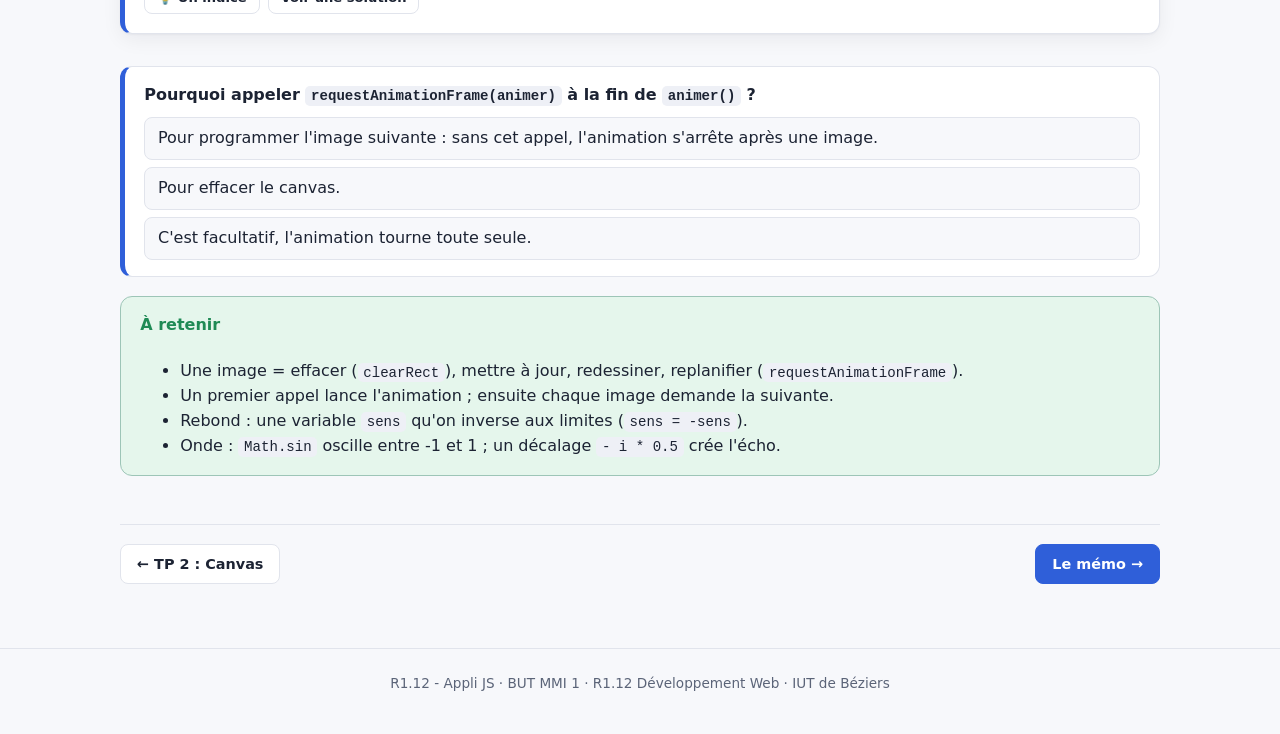
==== commit f2e8a39e: "Ajoute les logos IUT de Béziers et MMI Béziers autour du titre Logo de l'IUT à gauche du titre et lo" ====
--- a/animation.html
+++ b/animation.html
@@ -13,8 +13,11 @@
     <header class="site-header">
       <nav class="nav-wrap">
         <a class="brand" href="index.html"
-          >R1.12 - Appli JS
-          <small>DOM, événements et Canvas</small>
+          ><img src="img/logo_iut.jpg" alt="" />
+          <span
+            >R1.12 - Appli JS
+            <small>DOM, événements et Canvas</small></span
+          ><img src="img/logo_mmi.jpg" alt="" />
         </a>
         <div class="site-nav">
           <a href="index.html" data-nav="index">Accueil</a>
--- a/css/style.css
+++ b/css/style.css
@@ -1469,3 +1469,37 @@
   margin-top: 0;
   color: var(--primary-dark);
 }
+
+/* ---------- Logos IUT (à gauche) et MMI (à droite) du titre ---------- */
+
+.brand {
+  display: flex;
+  align-items: center;
+  gap: 0.6rem;
+}
+.brand img {
+  height: 34px;
+  width: auto;
+  border-radius: 6px;
+  background: #fff;
+  padding: 2px 4px;
+}
+/* Le logo MMI est carre : a hauteur egale il paraitrait plus petit que
+   celui de l'IUT, tout en largeur. */
+.brand img[src$='logo_mmi.jpg'] {
+  height: 44px;
+  padding: 0;
+  border-radius: 50%;
+}
+@media (max-width: 480px) {
+  .brand {
+    white-space: normal;
+    gap: 0.45rem;
+  }
+  .brand img {
+    height: 28px;
+  }
+  .brand img[src$='logo_mmi.jpg'] {
+    height: 36px;
+  }
+}
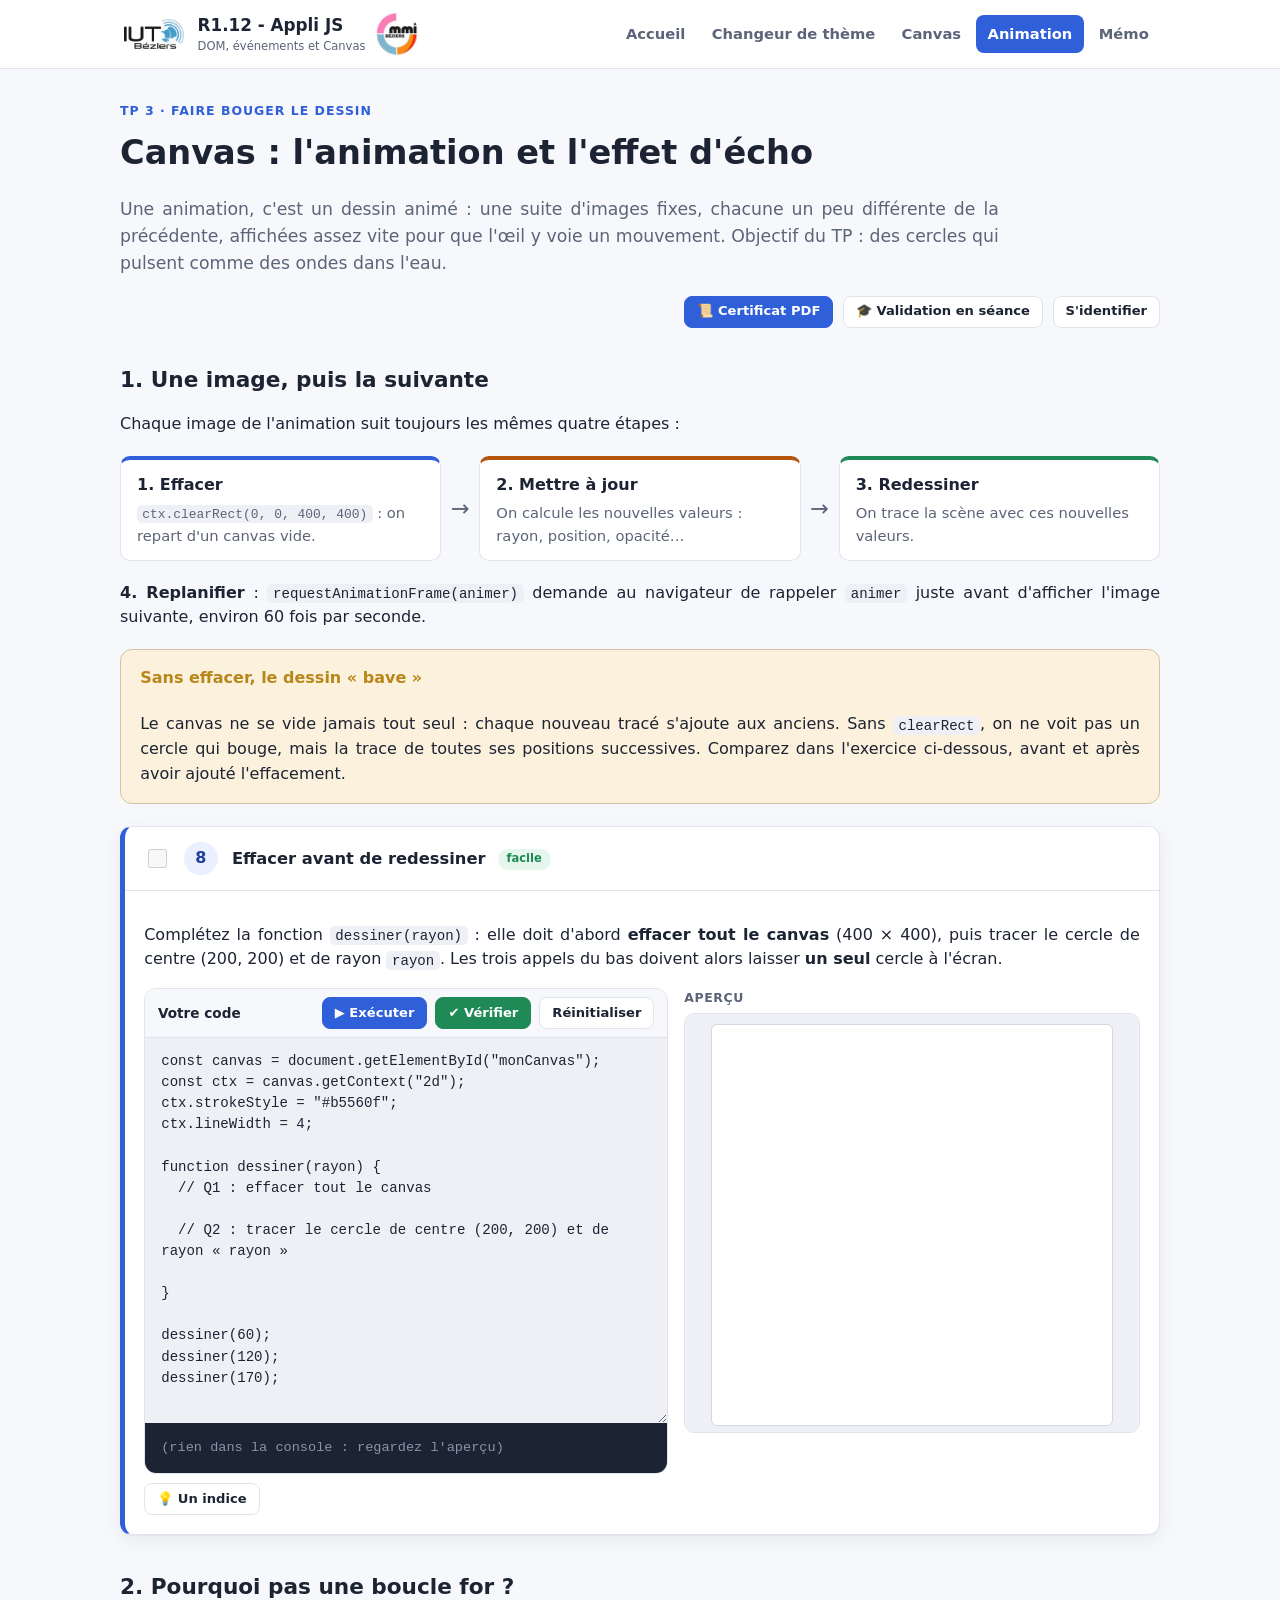
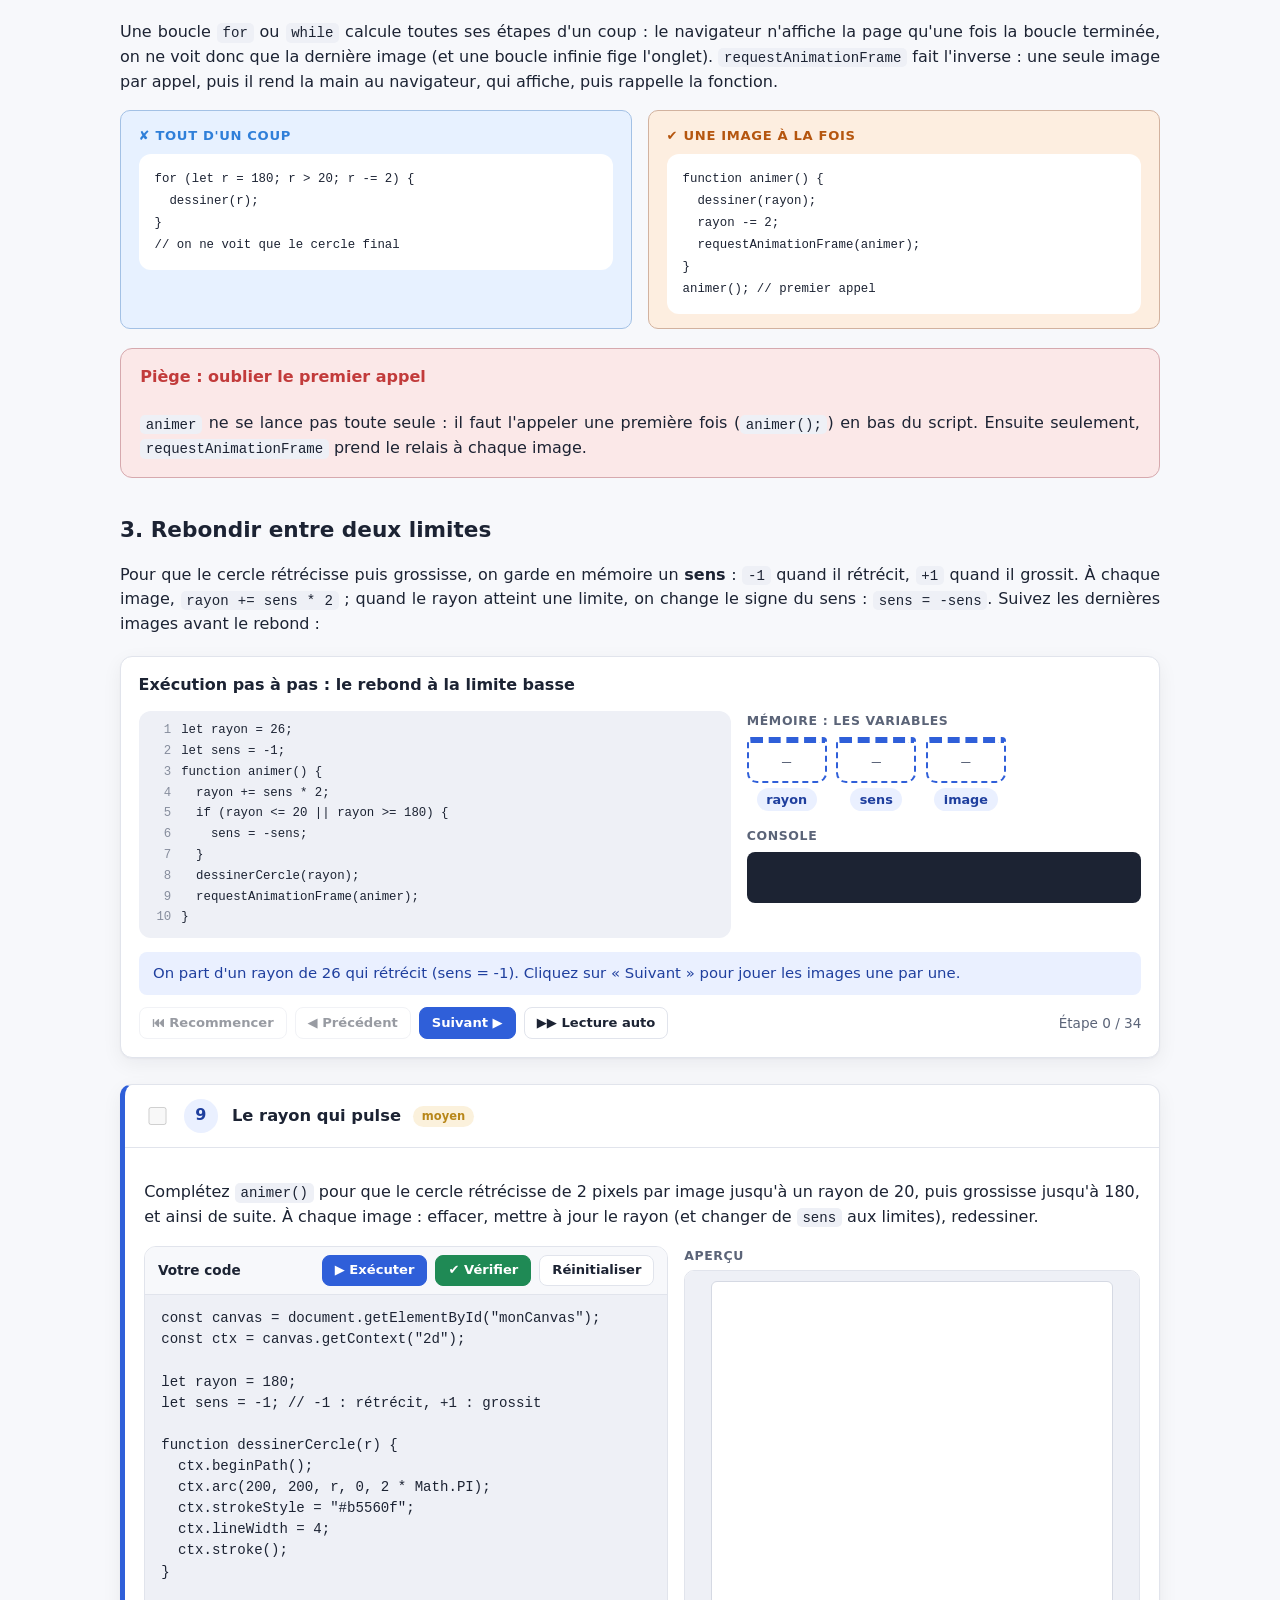
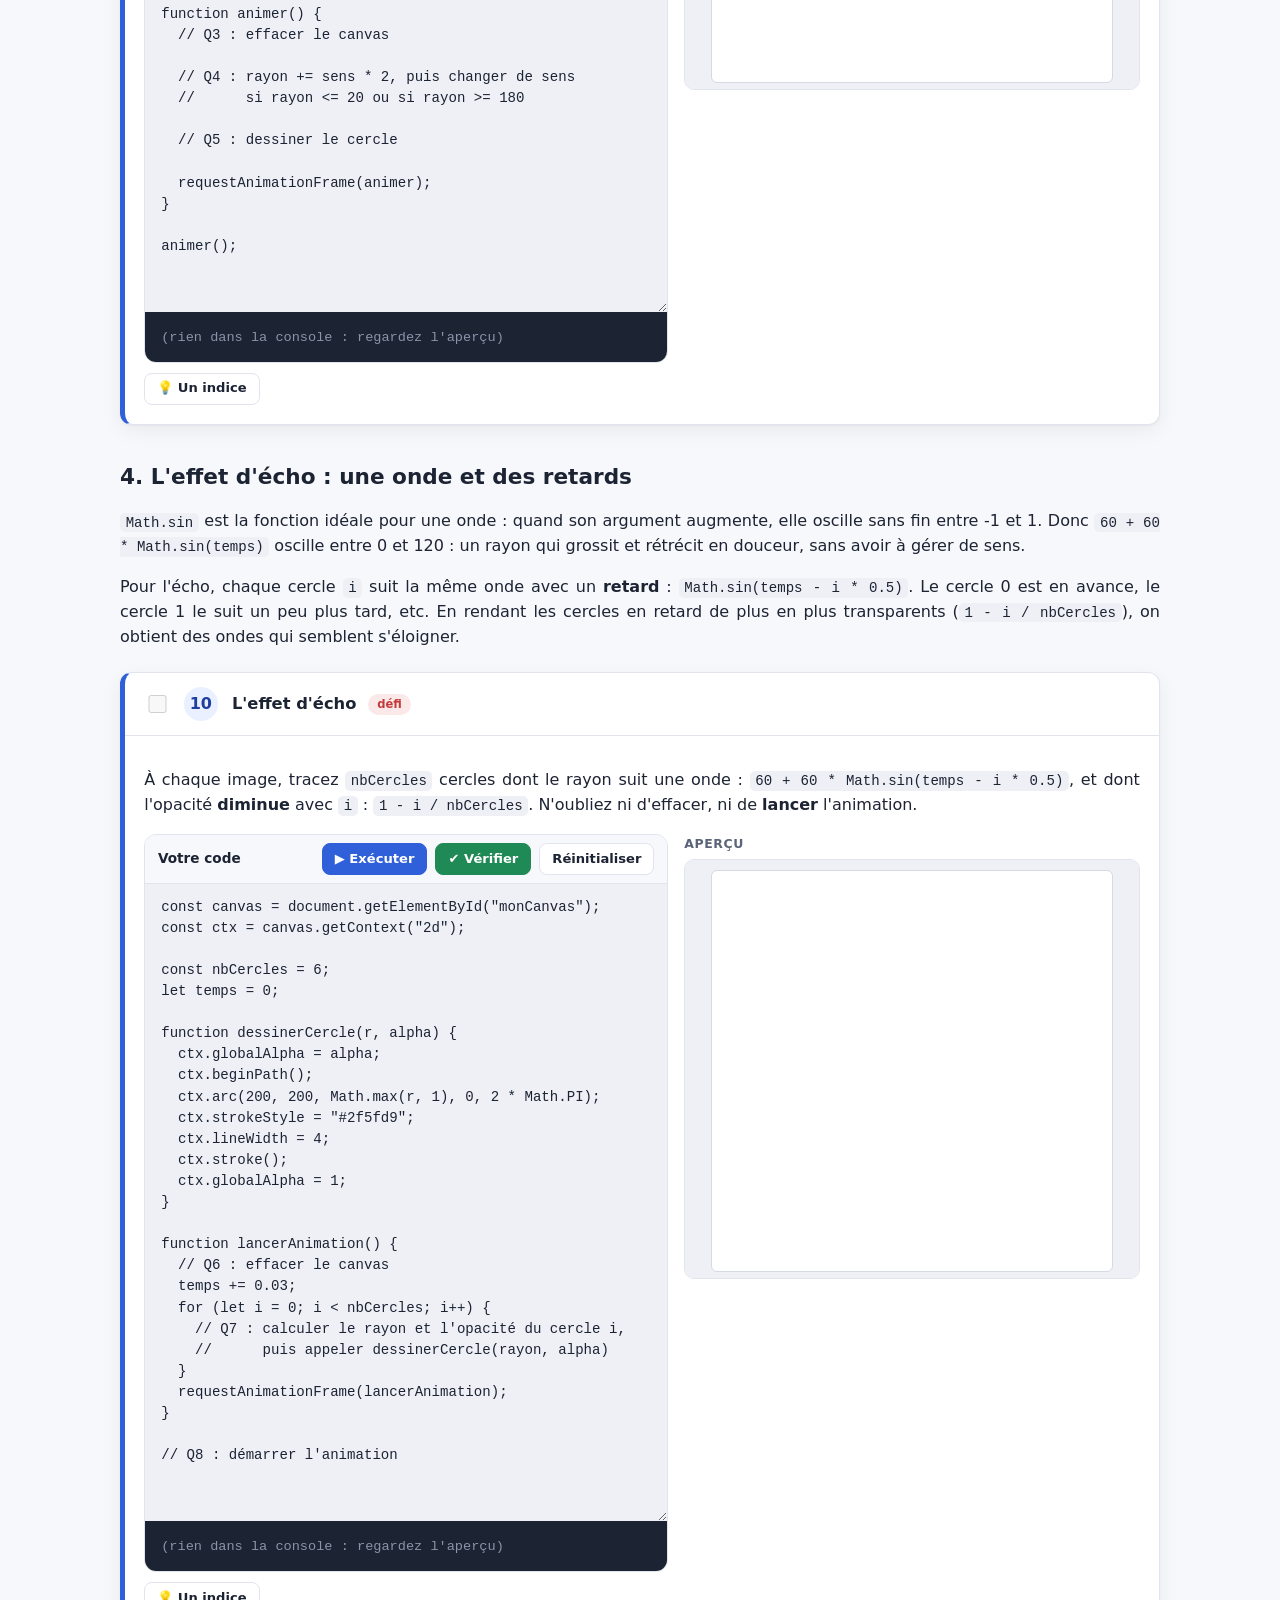
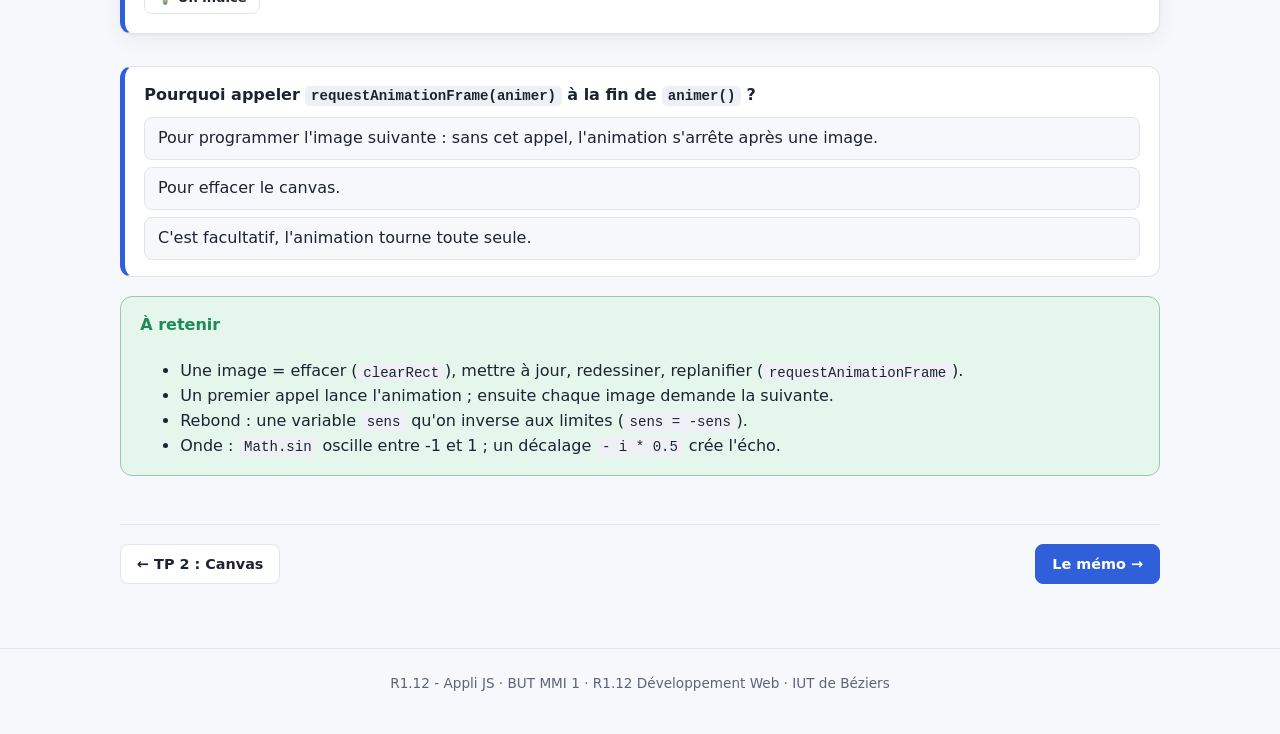
==== commit c71f0769: "Bouton « Validation en séance » sur les pages des TP Co-Authored-By: Claude Opus 5.5 <noreply@anthro" ====
--- a/animation.html
+++ b/animation.html
@@ -43,6 +43,7 @@
         <span id="etudiant-nom" class="session-nom"></span>
         <span class="progress-text" id="progress-tp"></span>
         <button type="button" class="btn petit" id="ouvrir-certificat">📜 Certificat PDF</button>
+        <button type="button" class="btn secondary petit" id="validation-seance">🎓 Validation en séance</button>
         <button type="button" class="btn secondary petit" id="changer-etudiant">S'identifier</button>
       </div>
 
@@ -192,6 +193,7 @@
     <script src="js/parcours.js"></script>
     <script src="js/atelier.js"></script>
     <script src="js/exercices-data.js"></script>
+    <script src="js/seance.js"></script>
     <script src="js/exercices.js"></script>
     <script src="js/pages/animation.js"></script>
   </body>
--- a/css/style.css
+++ b/css/style.css
@@ -1503,3 +1503,57 @@
     height: 36px;
   }
 }
+
+/* ---------- Validation en séance ---------- */
+
+.fenetre-large {
+  width: min(720px, 100%);
+}
+.fenetre ul {
+  padding-left: 1.2rem;
+}
+.seance-progression {
+  font-size: 0.85rem;
+  font-weight: 700;
+  color: var(--text-muted);
+  margin: 0 0 0.5rem;
+}
+.seance-temps {
+  height: 8px;
+  border-radius: 999px;
+  background: var(--code-bg);
+  overflow: hidden;
+  margin-bottom: 1rem;
+}
+.seance-temps div {
+  height: 100%;
+  width: 100%;
+  background: var(--primary);
+  transition: width 0.2s linear;
+}
+.seance-question {
+  font-size: 1.05rem;
+  font-weight: 600;
+}
+.seance-code {
+  margin: 0.6rem 0 0.4rem;
+}
+.seance-code summary {
+  cursor: pointer;
+  font-size: 0.9rem;
+  color: var(--primary-dark);
+}
+.seance-code pre {
+  max-height: 14rem;
+  overflow: auto;
+  margin: 0.5rem 0 0;
+}
+.seance-alerte {
+  padding: 0.6rem 0.9rem;
+  border-radius: 8px;
+  background: var(--warn-bg);
+  border: 1px solid color-mix(in srgb, var(--warn) 35%, var(--border));
+}
+.seance-score {
+  font-size: 1.1rem;
+}
